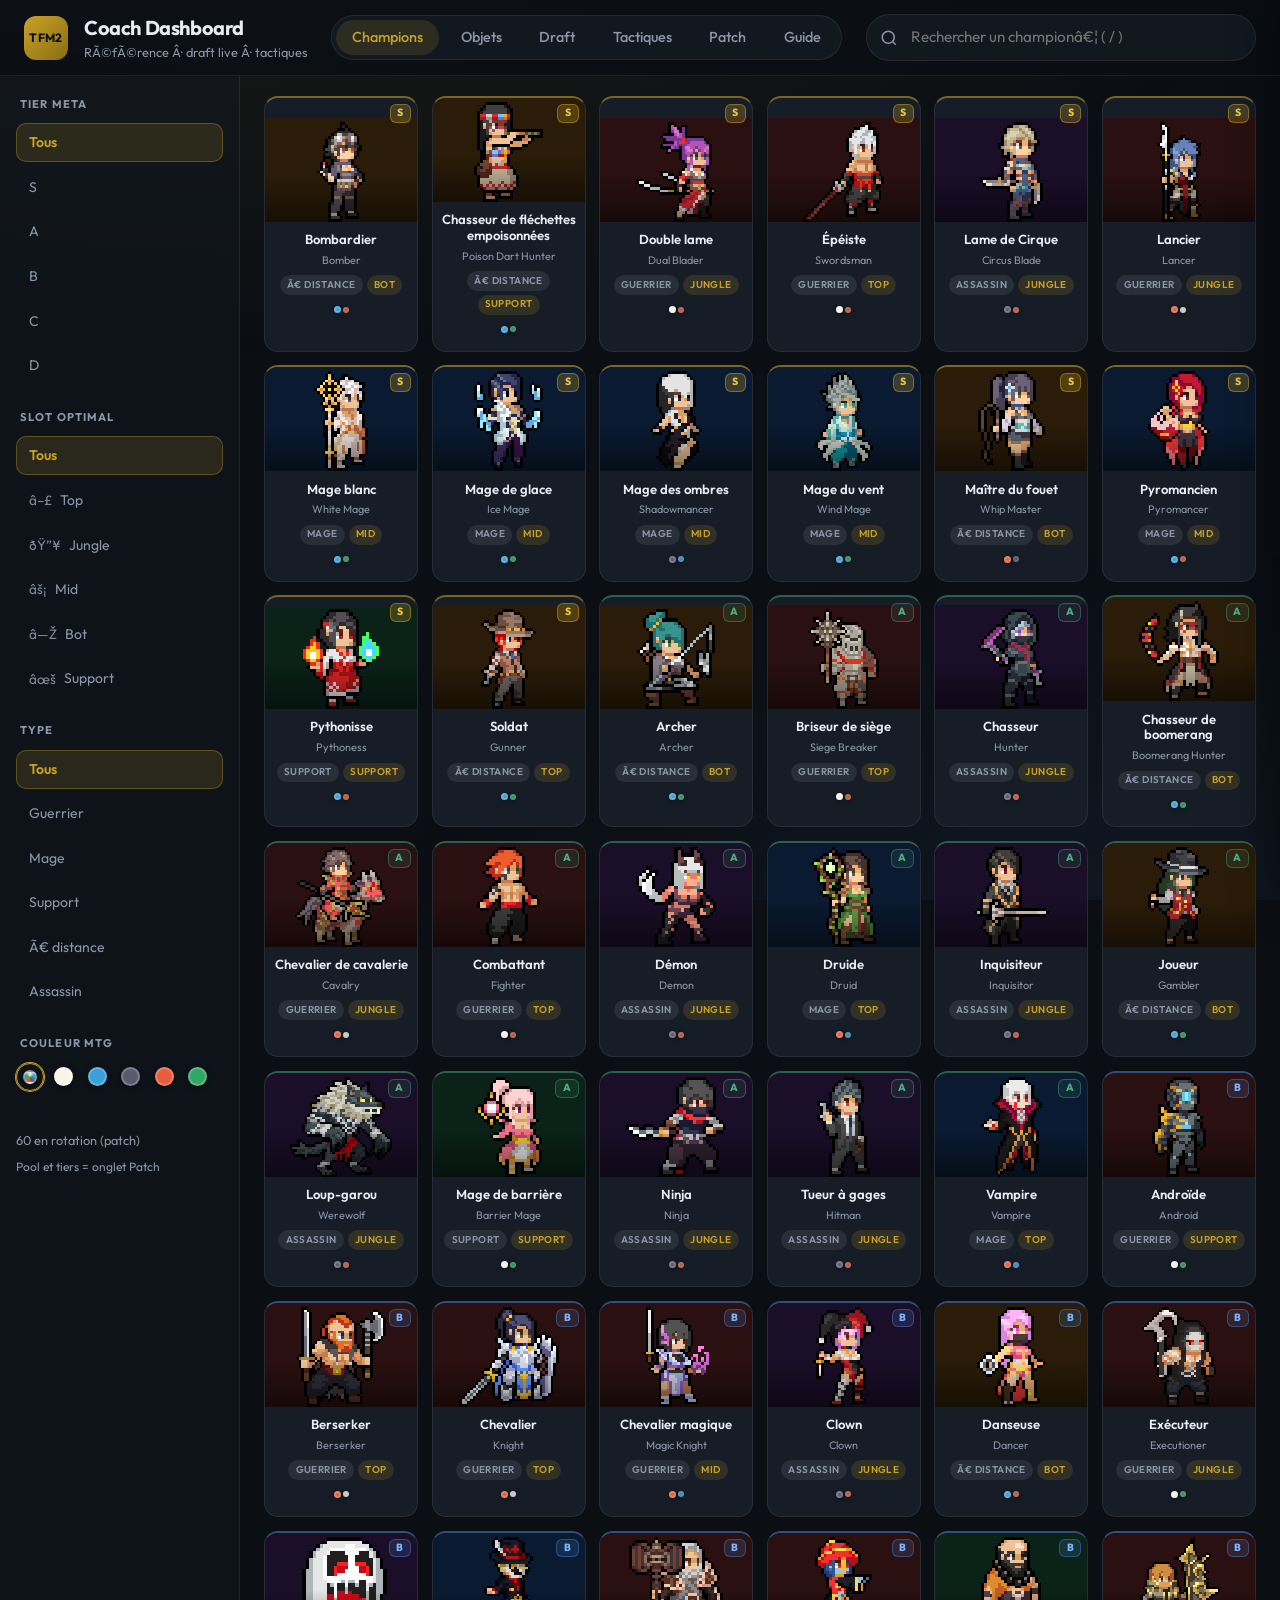
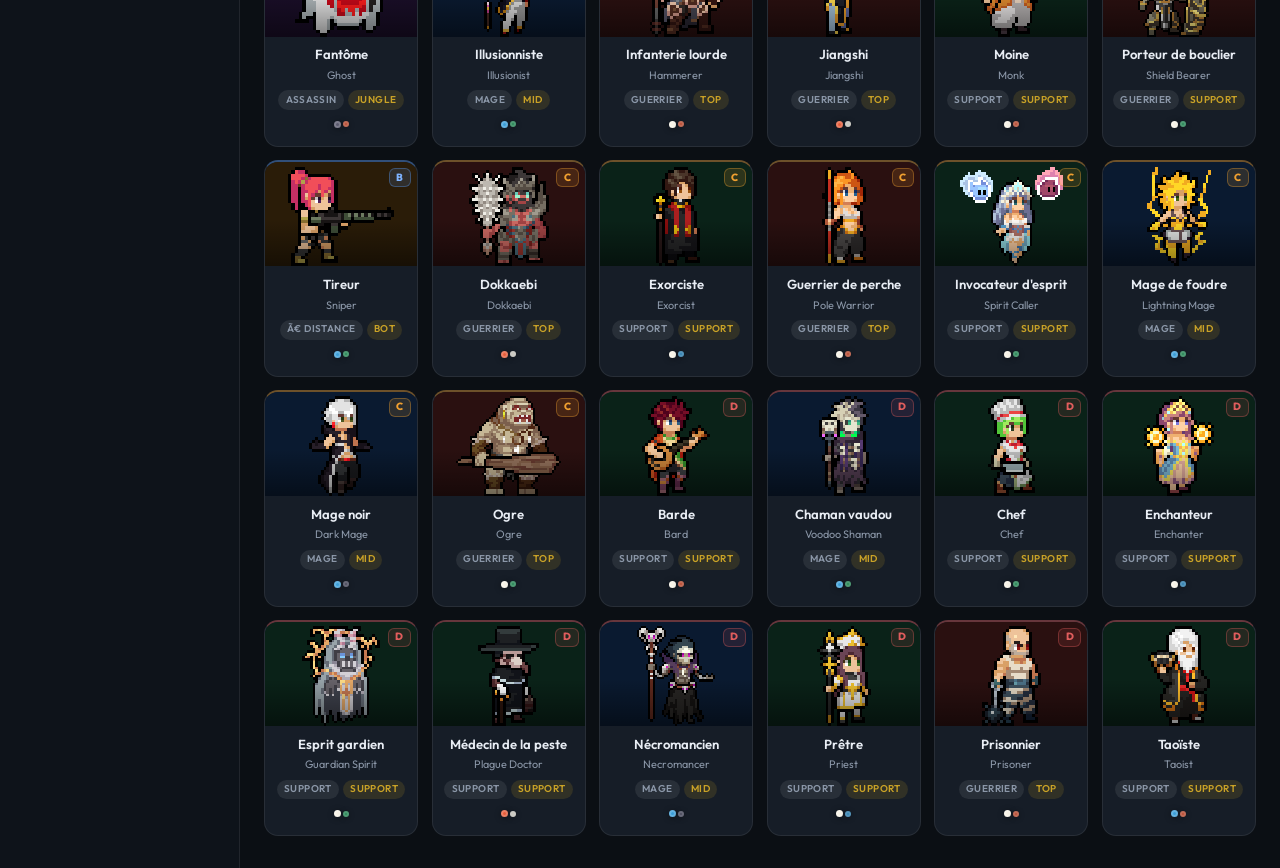
==== public/index.html @ 5c499b38 "Ajouter UI draft visible: shell, raisons, detail score. Le commit precedent ne modifiait que draft-c" ====
﻿<!DOCTYPE html>
<html lang="fr">
<head>
  <meta charset="UTF-8" />
  <meta name="viewport" content="width=device-width, initial-scale=1.0" />
  <title>TFM2 Coach â€” Draft & Tactiques</title>
  <link rel="preconnect" href="https://fonts.googleapis.com" />
  <link rel="preconnect" href="https://fonts.gstatic.com" crossorigin />
  <link href="https://fonts.googleapis.com/css2?family=Outfit:wght@400;500;600;700&family=JetBrains+Mono:wght@400;500&display=swap" rel="stylesheet" />
  <link rel="stylesheet" href="styles.css" />
  <link rel="stylesheet" href="ui-mtg.css" />
</head>
<body>
  <div class="app">
    <header class="header">
      <div class="header-brand">
        <div class="logo">TFM2</div>
        <div>
          <h1>Coach Dashboard</h1>
          <p class="subtitle">RÃ©fÃ©rence Â· draft live Â· tactiques</p>
        </div>
      </div>
      <nav class="header-nav" aria-label="Navigation principale">
        <button type="button" class="nav-tab active" data-view="champions">Champions</button>
        <button type="button" class="nav-tab" data-view="items">Objets</button>
        <button type="button" class="nav-tab" data-view="draft">Draft</button>
        <button type="button" class="nav-tab" data-view="tactics">Tactiques</button>
        <button type="button" class="nav-tab" data-view="patch">Patch</button>
        <button type="button" class="nav-tab" data-view="guide">Guide</button>
      </nav>
      <div class="header-search" id="header-search-wrap">
        <svg class="search-icon" viewBox="0 0 24 24" fill="none" stroke="currentColor" stroke-width="2"><circle cx="11" cy="11" r="8"/><path d="m21 21-4.3-4.3"/></svg>
        <input id="search" type="search" placeholder="Rechercher un championâ€¦ ( / )" autocomplete="off" />
      </div>
    </header>

    <aside class="sidebar" id="sidebar-champions">
      <section class="filter-section">
        <h2>Tier meta</h2>
        <div class="filter-chips" id="tier-filters">
          <button class="chip active" data-tier="all">Tous</button>
          <button class="chip chip-tier-s" data-tier="S">S</button>
          <button class="chip chip-tier-a" data-tier="A">A</button>
          <button class="chip chip-tier-b" data-tier="B">B</button>
          <button class="chip chip-tier-c" data-tier="C">C</button>
          <button class="chip chip-tier-d" data-tier="D">D</button>
        </div>
      </section>

      <section class="filter-section">
        <h2>Slot optimal</h2>
        <div class="filter-chips" id="slot-filters">
          <button class="chip active" data-slot="all">Tous</button>
          <button class="chip" data-slot="Top"><span class="slot-icon">â–£</span> Top</button>
          <button class="chip" data-slot="Jungle"><span class="slot-icon">ðŸ”¥</span> Jungle</button>
          <button class="chip" data-slot="Mid"><span class="slot-icon">âš¡</span> Mid</button>
          <button class="chip" data-slot="Bot"><span class="slot-icon">â—Ž</span> Bot</button>
          <button class="chip" data-slot="Support"><span class="slot-icon">âœš</span> Support</button>
        </div>
      </section>

      <section class="filter-section">
        <h2>Type</h2>
        <div class="filter-chips" id="type-filters">
          <button class="chip active" data-type="all">Tous</button>
          <button class="chip" data-type="Guerrier">Guerrier</button>
          <button class="chip" data-type="Mage">Mage</button>
          <button class="chip" data-type="Support">Support</button>
          <button class="chip" data-type="Ã€ distance">Ã€ distance</button>
          <button class="chip" data-type="Assassin">Assassin</button>
        </div>
      </section>

      <section class="filter-section">
        <h2>Couleur MTG</h2>
        <div id="color-filters"></div>
      </section>

      <div class="sidebar-stats">
        <span id="count-label">60 champions</span>
        <p class="sidebar-hint" style="margin-top:0.5rem;font-size:0.75rem">Pool et tiers = onglet Patch</p>
      </div>
    </aside>

    <aside class="sidebar guide-sidebar hidden" id="sidebar-items" aria-label="Filtres objets">
      <section class="filter-section">
        <h2>Tier</h2>
        <div class="filter-chips" id="item-tier-filters">
          <button class="chip active" data-tier="all">Tous</button>
          <button class="chip" data-tier="5">Tier 5</button>
          <button class="chip" data-tier="2">Tier 2</button>
          <button class="chip" data-tier="1">Tier 1</button>
        </div>
      </section>
      <div class="sidebar-stats">
        <span id="items-count-label">â€” objets</span>
      </div>
    </aside>

    <aside class="sidebar guide-sidebar hidden" id="sidebar-draft" aria-hidden="true"></aside>

    <aside class="sidebar guide-sidebar hidden" id="sidebar-tactics" aria-label="Aide tactiques">
      <section class="filter-section">
        <h2>Conseil</h2>
        <p class="sidebar-hint">Remplis les 5 lanes des deux équipes, puis clique <strong>Analyser</strong>. Les réglages correspondent aux options exactes de l'écran Tactiques in-game.</p>
      </section>
      <section class="filter-section" id="tactics-quick-index-section">
        <h2>Index rapide</h2>
        <p class="sidebar-hint">Objectif draft → jungle / Serpent / combat objectif.</p>
        <div class="tactics-quick-index" id="tactics-quick-index"></div>
      </section>
      <section class="filter-section">
        <h2>Templates guide</h2>
        <p class="sidebar-hint">Configs complètes du guide — un clic charge la draft + analyse.</p>
        <div class="tactics-templates" id="tactics-templates"></div>
      </section>
      <section class="filter-section" id="tactics-jungle-fit-section">
        <h2>Fit jungle (7)</h2>
        <div class="tactics-jungle-fit-ref" id="tactics-jungle-fit-ref"></div>
      </section>
    </aside>

    <aside class="sidebar guide-sidebar hidden" id="sidebar-patch" aria-label="Patch actuel">
      <section class="filter-section">
        <h2>Patch</h2>
        <label class="patch-label" for="patch-name-input">Nom de la rotation</label>
        <input type="text" id="patch-name-input" class="patch-name-input" placeholder="Patch actuel" maxlength="80" />
        <p class="sidebar-hint patch-sidebar-hint">Pool, tiers et positions configurÃ©s ici sâ€™appliquent au Draft, aux Tactiques et Ã  la liste Champions.</p>
      </section>
      <section class="filter-section">
        <h2>Rotation</h2>
        <p class="patch-stat" id="patch-stat-count">â€”</p>
        <div class="patch-bulk-actions">
          <button type="button" class="btn-secondary btn-sm" id="patch-enable-all">Tout activer</button>
          <button type="button" class="btn-secondary btn-sm" id="patch-disable-all">Tout retirer</button>
          <button type="button" class="btn-secondary btn-sm patch-reset-btn" id="patch-reset-defaults">RÃ©init. dÃ©fauts</button>
        </div>
      </section>
      <section class="filter-section">
        <h2>Affichage</h2>
        <div class="filter-chips" id="patch-pool-filters">
          <button class="chip active" data-pool="all">Tous</button>
          <button class="chip" data-pool="enabled">En rotation</button>
          <button class="chip" data-pool="disabled">Hors rotation</button>
        </div>
      </section>
      <div class="sidebar-stats">
        <span id="patch-save-status" class="patch-save-status">SynchronisÃ©</span>
      </div>
    </aside>

    <aside class="sidebar guide-sidebar hidden" id="sidebar-guide" aria-label="Sommaire du guide">
      <section class="filter-section">
        <h2>Sommaire</h2>
        <nav id="guide-toc" class="guide-toc"></nav>
      </section>
    </aside>

    <main class="main" id="view-champions">
      <div class="mobile-filters">
        <select id="mobile-tier" aria-label="Filtrer par tier">
          <option value="all">Tous les tiers</option>
          <option value="S">Tier S</option>
          <option value="A">Tier A</option>
          <option value="B">Tier B</option>
          <option value="C">Tier C</option>
          <option value="D">Tier D</option>
        </select>
        <select id="mobile-slot" aria-label="Filtrer par slot">
          <option value="all">Tous les slots</option>
          <option value="Top">Top</option>
          <option value="Jungle">Jungle</option>
          <option value="Mid">Mid</option>
          <option value="Bot">Bot</option>
          <option value="Support">Support</option>
        </select>
        <select id="mobile-type" aria-label="Filtrer par type">
          <option value="all">Tous les types</option>
          <option value="Guerrier">Guerrier</option>
          <option value="Mage">Mage</option>
          <option value="Support">Support</option>
          <option value="Ã€ distance">Ã€ distance</option>
          <option value="Assassin">Assassin</option>
        </select>
      </div>
      <div id="grid" class="champion-grid" aria-live="polite"></div>
      <div id="empty" class="empty-state hidden">
        <p>Aucun champion ne correspond Ã  votre recherche.</p>
      </div>
    </main>

    <main class="main guide-main hidden" id="view-items">
      <div id="items-grid" class="items-grid" aria-live="polite"></div>
    </main>

    <main class="main draft-main hidden" id="view-draft">
      <div class="draft-layout">
        <header class="draft-session-bar" id="draft-session-bar"></header>
        <div id="draft-flash" class="draft-flash" role="alert" aria-live="polite"></div>
        <div class="draft-body">
          <div class="draft-main-col">
            <section class="draft-board-wrap">
              <div class="draft-board" id="draft-board"></div>
            </section>
            <section class="draft-pool-wrap">
              <div class="draft-pool" id="draft-pool"></div>
            </section>
          </div>
        </div>
      </div>
    </main>

    <main class="main tactics-main hidden" id="view-tactics">
      <div class="tactics-layout">
        <section class="tactics-draft">
          <div class="draft-column our-team">
            <h2>Notre Ã©quipe</h2>
            <div class="tactics-slots-grid" id="our-slots"></div>
          </div>
          <div class="draft-vs">VS</div>
          <div class="draft-column draft-enemy enemy-team">
            <h2>Adversaire</h2>
            <div class="tactics-slots-grid" id="enemy-slots"></div>
          </div>
        </section>
        <p class="tactics-hint" id="tactics-focus-hint">Clique une lane, puis un champion ci-dessous (A â†’ Z)</p>
        <section class="tactics-pool-wrap">
          <div class="tactics-pool draft-pool" id="tactics-pool"></div>
        </section>
        <div class="tactics-actions">
          <button type="button" id="import-draft-tactics" class="btn-secondary">Importer la draft</button>
          <button type="button" id="analyze-tactics" class="btn-primary">Analyser les tactiques</button>
          <button type="button" id="clear-tactics" class="btn-secondary">Effacer</button>
        </div>
        <section id="tactics-comp-score" class="tactics-comp-score hidden" aria-live="polite"></section>
        <section id="tactics-result" class="tactics-result hidden" aria-live="polite"></section>
      </div>
    </main>

    <main class="main patch-main hidden" id="view-patch">
      <header class="patch-header">
        <div>
          <h2 class="patch-title">Patch actuel</h2>
          <p class="patch-subtitle">DÃ©finis le pool jouable, le tier meta et les postes de chaque champion pour cette rotation.</p>
        </div>
        <input type="search" id="patch-search" class="patch-search" placeholder="Rechercher un championâ€¦" autocomplete="off" />
      </header>
      <div class="patch-table-wrap">
        <table class="patch-table" id="patch-table">
          <thead>
            <tr>
              <th scope="col">Champion</th>
              <th scope="col">Rotation</th>
              <th scope="col">Tier</th>
              <th scope="col">Postes jouables</th>
            </tr>
          </thead>
          <tbody id="patch-table-body"></tbody>
        </table>
      </div>
      <p id="patch-empty" class="empty-state hidden">Aucun champion ne correspond Ã  la recherche.</p>
    </main>

    <main class="main guide-main hidden" id="view-guide">
      <article id="guide-content" class="guide-content"></article>
    </main>

    <aside id="detail" class="detail-panel" aria-hidden="true">
      <button id="close-detail" class="close-btn" aria-label="Fermer">Ã—</button>
      <div id="detail-content"></div>
    </aside>
    <div id="overlay" class="overlay hidden"></div>
  </div>

  <script src="patch-config.js"></script>
  <script src="mtg-color-pie.js?v=1"></script>
  <script src="family-core.js?v=1"></script>
  <script src="match-core.js?v=13"></script>
  <script src="ability-core.js?v=1"></script>
  <script src="beatdown-core.js?v=4"></script>
  <script src="adaptive-engine.js?v=1"></script>
  <script src="draft-core.js?v=3"></script>
  <script src="champion-pool-ui.js?v=2"></script>
  <script src="draft-engine.js?v=37"></script>
  <script src="item-guide.js?v=2"></script>
  <script src="tfm2-tactics-engine.js?v=1"></script>
  <script src="app.js?v=3"></script>
  <script src="draft-ui.js?v=9"></script>
</body>
</html>
---- public/styles.css ----
:root {
  --bg: #0b0f14;
  --bg-elevated: #121820;
  --bg-card: #161d27;
  --bg-card-hover: #1c2533;
  --border: rgba(255, 255, 255, 0.08);
  --text: #e8edf4;
  --text-muted: #8b97a8;
  --accent: #c9a227;
  --accent-soft: rgba(201, 162, 39, 0.15);
  --danger: #e05d5d;
  --danger-soft: rgba(224, 93, 93, 0.12);
  --success: #4caf82;
  --success-soft: rgba(76, 175, 130, 0.12);
  --guerrier: #e05d5d;
  --mage: #5b9cf5;
  --support: #4caf82;
  --distance: #f0a030;
  --assassin: #b06cf0;
  --radius: 14px;
  --shadow: 0 8px 32px rgba(0, 0, 0, 0.35);
  --detail-width: min(480px, 100vw);
  --header-h: 76px;
}

* { box-sizing: border-box; margin: 0; padding: 0; }

body {
  font-family: "Outfit", system-ui, sans-serif;
  background: var(--bg);
  color: var(--text);
  min-height: 100vh;
  line-height: 1.5;
}

body::before {
  content: "";
  position: fixed;
  inset: 0;
  background:
    radial-gradient(ellipse 80% 50% at 20% -10%, rgba(201, 162, 39, 0.08), transparent),
    radial-gradient(ellipse 60% 40% at 90% 100%, rgba(91, 156, 245, 0.06), transparent);
  pointer-events: none;
  z-index: 0;
}

.app {
  position: relative;
  z-index: 1;
  display: grid;
  grid-template-columns: 240px 1fr;
  grid-template-rows: var(--header-h) 1fr;
  grid-template-areas:
    "header header"
    "sidebar main";
  min-height: 100vh;
}

.app.draft-focus {
  grid-template-columns: 1fr;
  grid-template-areas:
    "header"
    "main";
}

.app.draft-focus .sidebar {
  display: none;
}

.app.tactics-focus {
  grid-template-columns: 1fr;
  grid-template-areas:
    "header"
    "main";
}

.app.tactics-focus .sidebar {
  display: none;
}

.header {
  grid-area: header;
  display: flex;
  align-items: center;
  justify-content: space-between;
  gap: 1.5rem;
  padding: 0 1.5rem;
  border-bottom: 1px solid var(--border);
  background: rgba(11, 15, 20, 0.85);
  backdrop-filter: blur(12px);
  position: sticky;
  top: 0;
  z-index: 20;
}

.header-brand {
  display: flex;
  align-items: center;
  gap: 1rem;
}

.logo {
  width: 44px;
  height: 44px;
  border-radius: 12px;
  background: linear-gradient(135deg, var(--accent), #8a6d12);
  display: grid;
  place-items: center;
  font-weight: 700;
  font-size: 0.75rem;
  letter-spacing: 0.04em;
  color: #0b0f14;
}

.header h1 {
  font-size: 1.25rem;
  font-weight: 700;
  letter-spacing: -0.02em;
}

.subtitle {
  font-size: 0.8rem;
  color: var(--text-muted);
}

.header-search {
  position: relative;
  flex: 1;
  max-width: 420px;
}

.search-icon {
  position: absolute;
  left: 14px;
  top: 50%;
  transform: translateY(-50%);
  width: 18px;
  height: 18px;
  color: var(--text-muted);
  pointer-events: none;
}

.header-search input {
  width: 100%;
  padding: 0.7rem 1rem 0.7rem 2.75rem;
  border-radius: 999px;
  border: 1px solid var(--border);
  background: var(--bg-elevated);
  color: var(--text);
  font: inherit;
  font-size: 0.95rem;
  transition: border-color 0.2s, box-shadow 0.2s;
}

.header-search input:focus {
  outline: none;
  border-color: rgba(201, 162, 39, 0.5);
  box-shadow: 0 0 0 3px var(--accent-soft);
}

.sidebar {
  grid-area: sidebar;
  padding: 1.25rem 1rem;
  border-right: 1px solid var(--border);
  background: rgba(18, 24, 32, 0.5);
  overflow-y: auto;
}

.filter-section { margin-bottom: 1.5rem; }

.filter-section h2 {
  font-size: 0.7rem;
  text-transform: uppercase;
  letter-spacing: 0.1em;
  color: var(--text-muted);
  margin-bottom: 0.65rem;
  padding-left: 0.25rem;
}

.filter-chips {
  display: flex;
  flex-direction: column;
  gap: 0.35rem;
}

.chip {
  display: flex;
  align-items: center;
  gap: 0.5rem;
  padding: 0.5rem 0.75rem;
  border: 1px solid transparent;
  border-radius: 10px;
  background: transparent;
  color: var(--text-muted);
  font: inherit;
  font-size: 0.875rem;
  cursor: pointer;
  text-align: left;
  transition: all 0.15s;
}

.chip:hover {
  background: var(--bg-card);
  color: var(--text);
}

.chip.active {
  background: var(--accent-soft);
  border-color: rgba(201, 162, 39, 0.35);
  color: var(--accent);
  font-weight: 600;
}

.slot-icon { font-size: 0.85rem; opacity: 0.9; }

.sidebar-stats {
  margin-top: auto;
  padding-top: 1rem;
  font-size: 0.8rem;
  color: var(--text-muted);
}

.main {
  grid-area: main;
  padding: 1.25rem 1.5rem 2rem;
  overflow-y: auto;
}

.champion-grid {
  display: grid;
  grid-template-columns: repeat(auto-fill, minmax(148px, 1fr));
  gap: 0.85rem;
}

.champion-card {
  appearance: none;
  border: 1px solid var(--border);
  border-radius: var(--radius);
  background: var(--bg-card);
  padding: 0;
  cursor: pointer;
  text-align: center;
  color: inherit;
  font: inherit;
  overflow: hidden;
  position: relative;
  transition: transform 0.18s, border-color 0.18s, box-shadow 0.18s, background 0.18s;
}

.champion-card:hover {
  transform: translateY(-3px);
  border-color: rgba(255, 255, 255, 0.14);
  background: var(--bg-card-hover);
  box-shadow: var(--shadow);
}

.champion-card:focus-visible {
  outline: 2px solid var(--accent);
  outline-offset: 2px;
}

.champion-card.selected {
  border-color: var(--accent);
  box-shadow: 0 0 0 1px var(--accent), var(--shadow);
}

.tier-badge {
  position: absolute;
  top: 6px;
  right: 6px;
  z-index: 2;
  font-size: 0.65rem;
  font-weight: 800;
  line-height: 1;
  padding: 0.2rem 0.4rem;
  border-radius: 6px;
  letter-spacing: 0.04em;
}

.tier-badge-lg {
  position: static;
  font-size: 0.85rem;
  padding: 0.3rem 0.55rem;
}

.tier-s { background: rgba(201, 162, 39, 0.25); color: #e8c547; border: 1px solid rgba(201, 162, 39, 0.5); }
.tier-a { background: var(--success-soft); color: var(--success); border: 1px solid rgba(76, 175, 130, 0.4); }
.tier-b { background: rgba(91, 156, 245, 0.15); color: #7eb3ff; border: 1px solid rgba(91, 156, 245, 0.35); }
.tier-c { background: rgba(240, 160, 48, 0.15); color: #f0a030; border: 1px solid rgba(240, 160, 48, 0.35); }
.tier-d { background: var(--danger-soft); color: var(--danger); border: 1px solid rgba(224, 93, 93, 0.35); }

.champion-card:has(.tier-s) { border-top: 2px solid rgba(201, 162, 39, 0.55); }
.champion-card:has(.tier-a) { border-top: 2px solid rgba(76, 175, 130, 0.45); }
.champion-card:has(.tier-b) { border-top: 2px solid rgba(91, 156, 245, 0.4); }
.champion-card:has(.tier-c) { border-top: 2px solid rgba(240, 160, 48, 0.4); }
.champion-card:has(.tier-d) { border-top: 2px solid rgba(224, 93, 93, 0.4); }

.chip-tier-s.active { background: rgba(201, 162, 39, 0.2); color: #e8c547; }
.chip-tier-a.active { background: var(--success-soft); color: var(--success); }
.chip-tier-b.active { background: rgba(91, 156, 245, 0.15); color: #7eb3ff; }
.chip-tier-c.active { background: rgba(240, 160, 48, 0.15); color: #f0a030; }
.chip-tier-d.active { background: var(--danger-soft); color: var(--danger); }

.detail-title-row {
  display: flex;
  align-items: center;
  gap: 0.65rem;
  flex-wrap: wrap;
}

.detail-title-row h2 {
  margin: 0;
}

.tier-note-section {
  border-left: 3px solid var(--accent);
  padding-left: 0.85rem;
}

.tier-note-text {
  font-size: 0.92rem;
  color: var(--text-muted);
  line-height: 1.55;
}

.card-avatar,
.champ-icon {
  height: 104px;
  display: flex;
  align-items: flex-end;
  justify-content: center;
  font-size: 1.75rem;
  font-weight: 700;
  letter-spacing: -0.03em;
  position: relative;
  overflow: hidden;
}

.champ-icon img {
  width: auto;
  height: 96%;
  max-width: 92%;
  object-fit: contain;
  object-position: bottom center;
  display: block;
  image-rendering: pixelated;
  image-rendering: crisp-edges;
  -webkit-optimize-contrast: auto;
}

.champ-icon-fallback {
  display: none;
  position: absolute;
  inset: 0;
  align-items: center;
  justify-content: center;
}

.champ-icon--fallback .champ-icon-fallback,
.champ-icon--fallback:not(:has(img)) {
  display: flex;
}

.champ-icon--detail,
.detail-avatar {
  width: 96px;
  height: 112px;
  border-radius: 16px;
  flex-shrink: 0;
  display: flex;
  align-items: flex-end;
  justify-content: center;
  font-size: 2rem;
  font-weight: 700;
  border: 2px solid rgba(255, 255, 255, 0.12);
  box-shadow: 0 8px 24px rgba(0, 0, 0, 0.35);
}

.champ-icon--detail img {
  height: 94%;
  max-width: 90%;
}

.champ-icon--card {
  border-radius: 0;
}

.card-avatar::after,
.champ-icon--card::after {
  content: "";
  position: absolute;
  inset: auto 0 0 0;
  height: 45%;
  background: linear-gradient(transparent, rgba(0, 0, 0, 0.45));
  pointer-events: none;
  z-index: 1;
}

.type-guerrier.champ-icon:not(.champ-icon--fallback) { background: #2a1010; }
.type-mage.champ-icon:not(.champ-icon--fallback) { background: #0a1a30; }
.type-support.champ-icon:not(.champ-icon--fallback) { background: #0a2218; }
.type-distance.champ-icon:not(.champ-icon--fallback) { background: #2a1c08; }
.type-assassin.champ-icon:not(.champ-icon--fallback) { background: #1a0e28; }
.type-default.champ-icon:not(.champ-icon--fallback) { background: #1a2230; }

.type-guerrier.champ-icon--fallback { background: linear-gradient(160deg, #3d1515, var(--guerrier)); }
.type-mage.champ-icon--fallback { background: linear-gradient(160deg, #0f2847, var(--mage)); }
.type-support.champ-icon--fallback { background: linear-gradient(160deg, #0f3324, var(--support)); }
.type-distance.champ-icon--fallback { background: linear-gradient(160deg, #3d2810, var(--distance)); }
.type-assassin.champ-icon--fallback { background: linear-gradient(160deg, #2a1240, var(--assassin)); }
.type-default.champ-icon--fallback { background: linear-gradient(160deg, #1a2230, #4a5568); }

.card-body { padding: 0.65rem 0.5rem 0.75rem; }

.card-name {
  font-size: 0.82rem;
  font-weight: 600;
  line-height: 1.2;
  margin-bottom: 0.25rem;
}

.card-en {
  font-size: 0.68rem;
  color: var(--text-muted);
  margin-bottom: 0.45rem;
}

.card-badges {
  display: flex;
  flex-wrap: wrap;
  gap: 0.25rem;
  justify-content: center;
}

.badge {
  font-size: 0.62rem;
  font-weight: 600;
  padding: 0.15rem 0.45rem;
  border-radius: 999px;
  text-transform: uppercase;
  letter-spacing: 0.04em;
}

.badge-type { background: rgba(255,255,255,0.08); color: var(--text-muted); }
.badge-slot { background: var(--accent-soft); color: var(--accent); }

.empty-state {
  text-align: center;
  padding: 4rem 1rem;
  color: var(--text-muted);
}

.hidden { display: none !important; }

.overlay {
  position: fixed;
  inset: 0;
  background: rgba(0, 0, 0, 0.55);
  z-index: 30;
  backdrop-filter: blur(2px);
}

.detail-panel {
  position: fixed;
  top: 0;
  right: 0;
  width: var(--detail-width);
  height: 100vh;
  background: var(--bg-elevated);
  border-left: 1px solid var(--border);
  z-index: 40;
  overflow-y: auto;
  transform: translateX(100%);
  transition: transform 0.28s cubic-bezier(0.4, 0, 0.2, 1);
  box-shadow: -8px 0 40px rgba(0, 0, 0, 0.4);
}

.detail-panel.open { transform: translateX(0); }

.close-btn {
  position: sticky;
  top: 0;
  float: right;
  margin: 0.75rem 0.75rem 0 0;
  width: 36px;
  height: 36px;
  border: 1px solid var(--border);
  border-radius: 10px;
  background: var(--bg-card);
  color: var(--text);
  font-size: 1.4rem;
  line-height: 1;
  cursor: pointer;
  z-index: 2;
  transition: background 0.15s;
}

.close-btn:hover { background: var(--bg-card-hover); }

.detail-inner { padding: 0 1.25rem 2rem; clear: both; }

.detail-hero {
  display: flex;
  gap: 1rem;
  align-items: flex-start;
  margin-bottom: 1.5rem;
}

.detail-title h2 {
  font-size: 1.5rem;
  font-weight: 700;
  letter-spacing: -0.02em;
  margin-bottom: 0.15rem;
}

.detail-title .en-name {
  color: var(--text-muted);
  font-size: 0.9rem;
  margin-bottom: 0.5rem;
}

.detail-meta {
  display: flex;
  flex-wrap: wrap;
  gap: 0.35rem;
}

.detail-section {
  margin-bottom: 1.35rem;
}

.detail-section h3 {
  font-size: 0.72rem;
  text-transform: uppercase;
  letter-spacing: 0.1em;
  color: var(--accent);
  margin-bottom: 0.55rem;
}

.detail-section p,
.detail-section .text-block {
  font-size: 0.92rem;
  color: var(--text);
}

.stats-block {
  font-family: "JetBrains Mono", monospace;
  font-size: 0.78rem;
  background: var(--bg-card);
  border: 1px solid var(--border);
  border-radius: 10px;
  padding: 0.65rem 0.85rem;
  color: var(--text-muted);
  line-height: 1.6;
}

.matchup-list {
  display: flex;
  flex-wrap: wrap;
  gap: 0.4rem;
}

.matchup-chip {
  border: none;
  border-radius: 999px;
  padding: 0.35rem 0.75rem;
  font: inherit;
  font-size: 0.8rem;
  font-weight: 500;
  cursor: pointer;
  transition: transform 0.12s, opacity 0.12s;
}

.matchup-chip:hover { transform: scale(1.04); }

.matchup-chip.worst {
  background: var(--danger-soft);
  color: #f09090;
  border: 1px solid rgba(224, 93, 93, 0.25);
}

.matchup-chip.best {
  background: var(--success-soft);
  color: #7ddea8;
  border: 1px solid rgba(76, 175, 130, 0.25);
}

.ability-card {
  background: var(--bg-card);
  border: 1px solid var(--border);
  border-radius: 12px;
  padding: 0.85rem 1rem;
  margin-bottom: 0.6rem;
}

.ability-card.ultimate {
  border-color: rgba(201, 162, 39, 0.35);
  background: linear-gradient(135deg, var(--bg-card), rgba(201, 162, 39, 0.06));
}

.ability-header {
  display: flex;
  justify-content: space-between;
  align-items: center;
  gap: 0.5rem;
  margin-bottom: 0.45rem;
}

.ability-slot {
  font-weight: 700;
  font-size: 0.85rem;
}

.ability-meta {
  font-size: 0.72rem;
  color: var(--text-muted);
  font-family: "JetBrains Mono", monospace;
}

.ability-desc {
  font-size: 0.88rem;
  line-height: 1.55;
}

.ability-desc strong,
.detail-section strong {
  color: #fff;
  font-weight: 600;
}

.visual-note {
  font-size: 0.85rem;
  color: var(--text-muted);
  font-style: italic;
}

.mobile-filters {
  display: none;
  gap: 0.5rem;
  margin-bottom: 1rem;
}

.mobile-filters select {
  flex: 1;
  padding: 0.55rem 0.75rem;
  border-radius: 10px;
  border: 1px solid var(--border);
  background: var(--bg-card);
  color: var(--text);
  font: inherit;
  font-size: 0.875rem;
}

/* Header navigation */
.header-nav {
  display: flex;
  gap: 0.35rem;
  padding: 0.25rem;
  border-radius: 999px;
  background: var(--bg-elevated);
  border: 1px solid var(--border);
}

.nav-tab {
  padding: 0.45rem 1rem;
  border: none;
  border-radius: 999px;
  background: transparent;
  color: var(--text-muted);
  font: inherit;
  font-size: 0.9rem;
  font-weight: 500;
  cursor: pointer;
  transition: background 0.2s, color 0.2s;
}

.nav-tab:hover {
  color: var(--text);
}

.nav-tab.active {
  background: var(--accent-soft);
  color: var(--accent);
}

.hidden { display: none !important; }

/* Guide view */
.guide-sidebar .filter-section h2 {
  margin-bottom: 0.75rem;
}

.guide-toc {
  display: flex;
  flex-direction: column;
  gap: 0.25rem;
}

.guide-toc-link {
  display: block;
  padding: 0.45rem 0.65rem;
  border-radius: 8px;
  color: var(--text-muted);
  text-decoration: none;
  font-size: 0.88rem;
  line-height: 1.35;
  transition: background 0.15s, color 0.15s;
}

.guide-toc-link:hover,
.guide-toc-link.active {
  background: var(--accent-soft);
  color: var(--text);
}

.guide-main {
  overflow-y: auto;
  max-height: calc(100vh - var(--header-h));
}

.guide-content {
  max-width: 820px;
  padding: 1.5rem 2rem 3rem;
}

.guide-hero {
  margin-bottom: 2rem;
  padding-bottom: 1.5rem;
  border-bottom: 1px solid var(--border);
}

.guide-hero h2 {
  font-size: 1.75rem;
  margin-bottom: 0.5rem;
}

.guide-meta {
  font-size: 0.9rem;
  color: var(--text-muted);
  margin-bottom: 0.75rem;
}

.guide-meta a {
  color: var(--accent);
}

.guide-disclaimer {
  font-size: 0.9rem;
  color: var(--text-muted);
  font-style: italic;
}

.guide-section {
  scroll-margin-top: calc(var(--header-h) + 1rem);
  margin-bottom: 2.5rem;
}

.guide-section h3 {
  font-size: 1.25rem;
  margin-bottom: 0.75rem;
  color: var(--accent);
}

.guide-note {
  font-size: 0.9rem;
  color: var(--text-muted);
  font-style: italic;
  margin-bottom: 0.75rem;
}

.guide-body {
  color: var(--text);
  line-height: 1.65;
}

.guide-body p {
  margin-bottom: 0.85rem;
}

.guide-body ol,
.guide-body ul {
  margin: 0.5rem 0 1rem 1.25rem;
}

.guide-body li {
  margin-bottom: 0.45rem;
}

.guide-body table {
  width: 100%;
  border-collapse: collapse;
  margin: 1rem 0;
  font-size: 0.92rem;
}

.guide-body th,
.guide-body td {
  border: 1px solid var(--border);
  padding: 0.55rem 0.75rem;
  text-align: left;
}

.guide-body th {
  background: var(--bg-elevated);
  color: var(--accent);
}

.tier-list {
  display: flex;
  flex-direction: column;
  gap: 0.85rem;
}

.tier-entry {
  padding: 0.85rem 1rem;
  border-radius: var(--radius);
  background: var(--bg-card);
  border: 1px solid var(--border);
}

.tier-entry-name {
  font-weight: 600;
  margin-bottom: 0.35rem;
}

.tier-entry-text {
  font-size: 0.92rem;
  color: var(--text-muted);
  line-height: 1.55;
}

.tactic-list {
  display: flex;
  flex-direction: column;
  gap: 0.65rem;
}

.tactic-entry {
  padding: 0.75rem 1rem;
  border-left: 3px solid var(--accent);
  background: var(--bg-card);
  border-radius: 0 var(--radius) var(--radius) 0;
}

.tactic-entry-name {
  font-weight: 600;
  font-size: 0.95rem;
  margin-bottom: 0.25rem;
}

.tactic-entry-text {
  font-size: 0.9rem;
  color: var(--text-muted);
}

.champ-link {
  background: none;
  border: none;
  padding: 0;
  font: inherit;
  color: var(--accent);
  cursor: pointer;
  text-decoration: underline;
  text-underline-offset: 2px;
}

.champ-link:hover {
  color: #e0c04a;
}

.item-link {
  background: none;
  border: none;
  padding: 0;
  font: inherit;
  color: #5b9cf5;
  cursor: pointer;
  text-decoration: underline;
  text-underline-offset: 2px;
}

.build-list {
  display: flex;
  flex-direction: column;
  gap: 0.5rem;
}

.build-slot {
  display: flex;
  align-items: center;
  gap: 0.65rem;
}

.build-order {
  width: 1.5rem;
  height: 1.5rem;
  border-radius: 50%;
  background: var(--accent-soft);
  color: var(--accent);
  font-size: 0.75rem;
  font-weight: 700;
  display: grid;
  place-items: center;
  flex-shrink: 0;
}

.build-chip {
  flex: 1;
  text-align: left;
  padding: 0.55rem 0.75rem;
  border-radius: 10px;
  border: 1px solid var(--border);
  background: var(--bg-card);
  color: var(--text);
  font: inherit;
  font-size: 0.88rem;
  cursor: pointer;
  transition: border-color 0.15s, background 0.15s;
}

.build-chip:hover {
  border-color: var(--accent);
  background: var(--bg-card-hover);
}

.items-grid {
  display: grid;
  grid-template-columns: repeat(auto-fill, minmax(280px, 1fr));
  gap: 1rem;
  padding: 1.5rem;
}

.item-card {
  padding: 1rem 1.1rem;
  border-radius: var(--radius);
  background: var(--bg-card);
  border: 1px solid var(--border);
  transition: border-color 0.2s, box-shadow 0.2s;
}

.item-card.highlight {
  border-color: var(--accent);
  box-shadow: 0 0 0 2px var(--accent-soft);
}

.item-card.tier-5 {
  border-color: rgba(201, 162, 39, 0.35);
  background: linear-gradient(145deg, var(--bg-card), rgba(201, 162, 39, 0.06));
}

.item-card-header {
  display: flex;
  align-items: flex-start;
  justify-content: space-between;
  gap: 0.5rem;
  margin-bottom: 0.35rem;
}

.item-card-header h3 {
  font-size: 0.95rem;
  font-weight: 600;
  line-height: 1.3;
}

.item-tier-badge {
  font-size: 0.7rem;
  font-weight: 700;
  padding: 0.2rem 0.45rem;
  border-radius: 6px;
  background: var(--accent-soft);
  color: var(--accent);
  flex-shrink: 0;
}

.item-cost {
  font-size: 0.8rem;
  color: var(--accent);
  margin-bottom: 0.5rem;
}

.item-type {
  font-size: 0.78rem;
  color: var(--text-muted);
  margin-bottom: 0.35rem;
}

.item-stats {
  font-size: 0.85rem;
  line-height: 1.45;
  margin-bottom: 0.35rem;
}

.item-passive {
  font-size: 0.82rem;
  color: var(--text-muted);
  font-style: italic;
  margin-bottom: 0.5rem;
  line-height: 1.4;
}

.item-champs {
  font-size: 0.8rem;
  color: var(--text-muted);
  border-top: 1px solid var(--border);
  padding-top: 0.5rem;
  margin-top: 0.35rem;
}

.item-champs-label {
  color: var(--text-muted);
  margin-right: 0.25rem;
}

/* Tactics advisor */
.tactics-main {
  overflow-y: auto;
  max-height: calc(100vh - var(--header-h));
  padding: 0.5rem 0.75rem 1rem;
}

.tactics-layout {
  max-width: none;
  margin: 0;
  padding: 0.25rem 0 2rem;
}

.tactics-draft {
  display: grid;
  grid-template-columns: 1fr auto 1fr;
  gap: 1rem;
  align-items: start;
  background: linear-gradient(165deg, rgba(20, 28, 40, 0.95), rgba(12, 16, 24, 0.98));
  border: 1px solid var(--border);
  border-radius: var(--radius);
  padding: 1rem 1.15rem;
}

.tactics-slots-grid {
  display: grid;
  grid-template-columns: repeat(5, 1fr);
  gap: 0.4rem;
}

.tactics-slot-cell {
  min-height: 110px;
}

.our-team .tactics-slot-cell.draft-cell-focused {
  border-color: var(--accent) !important;
  box-shadow: 0 0 0 2px rgba(110, 231, 183, 0.35);
}

.enemy-team .tactics-slot-cell.draft-cell-focused {
  border-color: #e08080 !important;
  box-shadow: 0 0 0 2px rgba(224, 93, 93, 0.35);
}

.tactics-hint {
  font-size: 0.78rem;
  color: var(--text-muted);
  margin: 0.65rem 0 0.5rem;
  text-align: center;
}

.tactics-pool-wrap {
  background: var(--bg-card);
  border: 1px solid var(--border);
  border-radius: var(--radius);
  padding: 0.85rem 1rem 1rem;
  margin-bottom: 0.5rem;
}

.tactics-pool-wrap .draft-pool-grid-alpha,
.tactics-pool-wrap .draft-pool-grid-lol {
  max-height: min(480px, calc(100vh - var(--header-h) - 20rem));
}

.draft-column h2 {
  font-size: 1rem;
  margin-bottom: 0.75rem;
  color: var(--accent);
}

.draft-enemy h2 {
  color: var(--danger);
}

.draft-vs {
  align-self: center;
  font-weight: 700;
  font-size: 1.1rem;
  color: var(--text-muted);
  padding-top: 2rem;
}

.draft-slots {
  display: flex;
  flex-direction: column;
  gap: 0.55rem;
}

.draft-slot {
  display: grid;
  grid-template-columns: 90px 1fr;
  align-items: center;
  gap: 0.5rem;
}

.draft-slot-label {
  font-size: 0.82rem;
  color: var(--text-muted);
}

.draft-select {
  padding: 0.5rem 0.65rem;
  border-radius: 10px;
  border: 1px solid var(--border);
  background: var(--bg-card);
  color: var(--text);
  font: inherit;
  font-size: 0.88rem;
}

.btn-secondary:disabled {
  opacity: 0.45;
  cursor: not-allowed;
}

.tactics-actions {
  display: flex;
  flex-wrap: wrap;
  gap: 0.65rem;
  margin: 1.25rem 0;
}

.btn-primary,
.btn-secondary {
  padding: 0.65rem 1.25rem;
  border-radius: 10px;
  font: inherit;
  font-weight: 600;
  cursor: pointer;
  border: none;
}

.btn-primary {
  background: linear-gradient(135deg, var(--accent), #8a6d12);
  color: #0b0f14;
}

.btn-primary:hover {
  filter: brightness(1.08);
}

.btn-secondary {
  background: var(--bg-card);
  color: var(--text-muted);
  border: 1px solid var(--border);
}

.tactics-comp-score {
  margin-top: 1rem;
  padding: 1rem 1.15rem;
  border-radius: var(--radius-md);
  border: 1px solid var(--border);
  background: var(--bg-elevated);
}

.tactics-comp-score.hidden {
  display: none;
}

.tactics-comp-score-title {
  margin: 0 0 0.75rem;
  font-size: 0.78rem;
  font-weight: 600;
  text-transform: uppercase;
  letter-spacing: 0.05em;
  color: var(--text-muted);
}

.tactics-comp-duel {
  display: grid;
  grid-template-columns: 1fr auto 1fr;
  gap: 0.75rem;
  align-items: center;
  margin-bottom: 0.85rem;
}

.tactics-comp-side {
  display: flex;
  flex-direction: column;
  gap: 0.2rem;
  padding: 0.75rem 0.85rem;
  border-radius: var(--radius-sm);
  border: 1px solid var(--border);
  background: var(--bg);
}

.tactics-comp-side.is-favored {
  border-color: var(--accent);
  box-shadow: 0 0 0 1px rgba(99, 179, 237, 0.25);
}

.our-team.tactics-comp-side.is-favored {
  border-color: #4dabf7;
  background: rgba(77, 171, 247, 0.08);
}

.enemy-team.tactics-comp-side.is-favored {
  border-color: #ff6b6b;
  background: rgba(255, 107, 107, 0.08);
}

.tactics-comp-label {
  font-size: 0.78rem;
  color: var(--text-muted);
}

.tactics-comp-points {
  font-size: 1.75rem;
  font-weight: 700;
  line-height: 1.1;
  font-variant-numeric: tabular-nums;
}

.tactics-comp-win {
  font-size: 0.95rem;
  font-weight: 600;
  color: var(--accent);
}

.enemy-team .tactics-comp-win {
  color: #ff8787;
}

.tactics-comp-vs {
  font-size: 0.72rem;
  font-weight: 700;
  color: var(--text-muted);
  text-align: center;
}

.tactics-win-bar {
  display: flex;
  height: 0.55rem;
  border-radius: 999px;
  overflow: hidden;
  background: var(--border);
  margin-bottom: 0.5rem;
}

.tactics-win-bar-our {
  background: linear-gradient(90deg, #339af0, #4dabf7);
  transition: width 0.35s ease;
}

.tactics-win-bar-enemy {
  background: linear-gradient(90deg, #ff8787, #ff6b6b);
  transition: width 0.35s ease;
}

.tactics-comp-margin {
  margin: 0 0 0.65rem;
  font-size: 0.82rem;
}

.tactics-comp-score-progress {
  display: block;
  margin-top: 0.35rem;
  font-size: 0.85rem;
}

.tactics-comp-details {
  margin-top: 0.5rem;
  font-size: 0.85rem;
}

.tactics-comp-details summary {
  cursor: pointer;
  color: var(--text-muted);
  user-select: none;
}

.tactics-comp-breakdown {
  width: 100%;
  margin-top: 0.65rem;
  border-collapse: collapse;
  font-size: 0.82rem;
}

.tactics-comp-breakdown th,
.tactics-comp-breakdown td {
  padding: 0.35rem 0.5rem;
  border-bottom: 1px solid var(--border);
  text-align: left;
}

.tactics-comp-breakdown .num {
  text-align: right;
  font-variant-numeric: tabular-nums;
  font-weight: 600;
}

.tactics-comp-breakdown .our-num {
  color: #74c0fc;
}

.tactics-comp-breakdown .enemy-num {
  color: #ff8787;
}

.tactics-comp-block .tactics-comp-score-inner {
  padding: 0;
  border: none;
  background: transparent;
}

.tactics-result {
  border-top: 1px solid var(--border);
  padding-top: 1.25rem;
}

.tactics-result-header h2 {
  font-size: 1.35rem;
  margin-bottom: 0.5rem;
}

.tactics-comp-type-badge {
  display: inline-block;
  font-size: 0.85rem;
  font-weight: 600;
  padding: 0.2rem 0.65rem;
  margin-bottom: 0.45rem;
  border-radius: 999px;
  background: rgba(74, 159, 212, 0.18);
  color: var(--accent, #4a9fd4);
  border: 1px solid rgba(74, 159, 212, 0.35);
}

.win-plan {
  color: var(--text);
  line-height: 1.55;
  margin-bottom: 0.5rem;
}

.split-note {
  font-size: 0.9rem;
  color: var(--text-muted);
}

.tactics-block {
  margin-bottom: 1.75rem;
}

.tactics-block h3 {
  font-size: 1rem;
  color: var(--accent);
  margin-bottom: 0.65rem;
}

.tactics-table {
  width: 100%;
  border-collapse: collapse;
  font-size: 0.88rem;
}

.tactics-table th,
.tactics-table td {
  border: 1px solid var(--border);
  padding: 0.55rem 0.65rem;
  text-align: left;
  vertical-align: top;
}

.tactics-table th {
  background: var(--bg-elevated);
  color: var(--text-muted);
  font-weight: 600;
}

.tactic-value strong {
  color: var(--success);
}

.tactic-assign {
  display: flex;
  flex-wrap: wrap;
  gap: 0.35rem;
  margin-top: 0.45rem;
}

.tactic-assign-chip {
  display: inline-flex;
  align-items: center;
  gap: 0.35rem;
  padding: 0.2rem 0.45rem 0.2rem 0.2rem;
  border-radius: 8px;
  background: var(--bg-elevated);
  border: 1px solid var(--border);
  font-size: 0.78rem;
  line-height: 1.2;
}

.tactic-assign-chip em {
  font-style: normal;
  color: var(--text-muted);
  font-size: 0.68rem;
  text-transform: uppercase;
}

.tactic-assign-chip .champ-icon--coach {
  width: 28px;
  height: 28px;
  flex-shrink: 0;
}

.tactic-reason,
.lane-note {
  color: var(--text-muted);
  font-size: 0.82rem;
}

.verdict {
  font-size: 0.75rem;
  font-weight: 600;
  padding: 0.15rem 0.45rem;
  border-radius: 6px;
  white-space: nowrap;
}

.verdict.win { background: var(--success-soft); color: var(--success); }
.verdict.lose { background: var(--danger-soft); color: var(--danger); }
.verdict.even { background: rgba(139, 151, 168, 0.15); color: var(--text-muted); }

.tactics-avoid ul {
  margin-left: 1.1rem;
  color: var(--text-muted);
}

.tactics-avoid li {
  margin-bottom: 0.35rem;
}

.tactics-alert {
  padding: 1rem;
  border-radius: var(--radius);
  background: var(--danger-soft);
  color: var(--danger);
}

.sidebar-hint {
  font-size: 0.82rem;
  color: var(--text-muted);
  line-height: 1.45;
}

.tactics-templates {
  display: flex;
  flex-direction: column;
  gap: 0.35rem;
}

.tactics-quick-index {
  display: flex;
  flex-direction: column;
  gap: 0.55rem;
}

.tactics-quick-row {
  font-size: 0.8rem;
  line-height: 1.4;
  padding-bottom: 0.45rem;
  border-bottom: 1px solid var(--border);
}

.tactics-quick-row:last-child {
  border-bottom: none;
}

.tactics-quick-ex {
  display: block;
  font-size: 0.75rem;
  color: var(--text-muted);
  margin-top: 0.15rem;
}

.jungle-fit-row {
  font-size: 0.78rem;
  line-height: 1.35;
  margin-bottom: 0.5rem;
  padding-bottom: 0.45rem;
  border-bottom: 1px solid var(--border);
}

.jungle-fit-row:last-child {
  border-bottom: none;
}

.tactics-archetype-badge {
  font-size: 0.9rem;
  color: var(--accent);
  margin: 0.25rem 0 0.5rem;
}

.tactics-jungler-fit {
  font-size: 0.85rem;
  margin: 0 0 0.5rem;
}

.tactics-shell-hints p {
  font-size: 0.85rem;
  margin: 0.25rem 0;
}

.tactics-checklist {
  list-style: none;
  padding: 0;
  margin: 0;
}

.tactics-checklist li {
  font-size: 0.84rem;
  margin-bottom: 0.35rem;
  padding-left: 0.5rem;
  border-left: 2px solid var(--border);
}

.check-kind {
  display: inline-block;
  font-size: 0.68rem;
  text-transform: uppercase;
  letter-spacing: 0.05em;
  color: var(--text-muted);
  min-width: 4.5rem;
}

.failure-table td:first-child {
  font-weight: 500;
  width: 42%;
}

.template-btn {
  text-align: left;
  padding: 0.45rem 0.65rem;
  border-radius: 8px;
  border: 1px solid var(--border);
  background: var(--bg-card);
  color: var(--text);
  font: inherit;
  font-size: 0.82rem;
  cursor: pointer;
}

.template-btn:hover {
  border-color: var(--accent);
  background: var(--accent-soft);
}

.item-tips {
  list-style: none;
}

.item-tips li {
  margin-bottom: 0.45rem;
  font-size: 0.88rem;
}

.item-tip-slot {
  display: inline-block;
  min-width: 4rem;
  color: var(--text-muted);
  font-size: 0.78rem;
}

.build-tag {
  display: inline-block;
  padding: 0.15rem 0.4rem;
  margin: 0.1rem 0.2rem 0.1rem 0;
  border-radius: 6px;
  background: var(--bg-elevated);
  font-size: 0.78rem;
}

.tactics-items-block {
  margin-top: 0.5rem;
}

.tactics-items-hint {
  font-size: 0.82rem;
  color: var(--text-muted);
  margin: -0.25rem 0 0.85rem;
}

.tactics-item-team {
  margin-bottom: 1.25rem;
}

.tactics-item-team:last-child {
  margin-bottom: 0;
}

.tactics-item-team-title {
  font-size: 0.78rem;
  text-transform: uppercase;
  letter-spacing: 0.08em;
  margin: 0 0 0.55rem;
  color: var(--text-muted);
}

.our-team .tactics-item-team-title {
  color: var(--accent);
}

.enemy-team .tactics-item-team-title {
  color: #f0a0a0;
}

.tactics-item-table-wrap {
  overflow-x: auto;
}

.tactics-item-table {
  width: 100%;
  border-collapse: separate;
  border-spacing: 0;
  font-size: 0.84rem;
}

.tactics-item-table th {
  text-align: left;
  font-size: 0.72rem;
  text-transform: uppercase;
  letter-spacing: 0.06em;
  color: var(--text-muted);
  padding: 0.35rem 0.5rem 0.55rem;
  font-weight: 600;
}

.tactics-item-table td {
  padding: 0.45rem 0.5rem;
  vertical-align: middle;
  border-top: 1px solid var(--border);
}

.tactics-item-champ {
  display: flex;
  align-items: center;
  gap: 0.5rem;
  min-width: 9rem;
}

.tactics-item-champ-meta {
  min-width: 0;
}

.tactics-item-champ-meta strong {
  display: block;
  font-size: 0.86rem;
  line-height: 1.2;
}

.tactics-item-champ-meta span {
  display: block;
  font-size: 0.68rem;
  color: var(--text-muted);
  text-transform: uppercase;
  letter-spacing: 0.05em;
}

.tactics-item-slot-rec {
  display: flex;
  flex-direction: column;
  gap: 0.35rem;
  min-width: 10rem;
}

.tactics-item-chip {
  font-size: 0.78rem;
  text-align: left;
  white-space: normal;
  line-height: 1.25;
}

.item-cat-badge {
  display: inline-block;
  align-self: flex-start;
  background: rgba(74, 159, 212, 0.15);
  border: 1px solid rgba(74, 159, 212, 0.35);
  border-radius: 6px;
  color: #8ec8ef;
  font-size: 0.72rem;
  font-weight: 600;
  letter-spacing: 0.03em;
  padding: 0.2rem 0.45rem;
  text-transform: uppercase;
}

.tactics-item-select {
  width: 100%;
  min-width: 10.5rem;
  max-width: 14rem;
  appearance: none;
  -webkit-appearance: none;
  background: #2a3142 url("data:image/svg+xml,%3Csvg xmlns='http://www.w3.org/2000/svg' width='12' height='12' viewBox='0 0 12 12'%3E%3Cpath fill='%23a8b0c0' d='M3 4.5L6 8l3-3.5z'/%3E%3C/svg%3E") no-repeat right 0.65rem center;
  border: 1px solid #4a5568;
  border-radius: 8px;
  color: var(--text);
  font: inherit;
  font-size: 0.82rem;
  padding: 0.55rem 2rem 0.55rem 0.75rem;
  cursor: help;
}

.tactics-item-select:disabled {
  opacity: 1;
  color: var(--text);
}

.tactics-item-select option {
  background: var(--bg-elevated);
  color: var(--text);
}

@media (max-width: 900px) {
  .tactics-item-table th:nth-child(n + 2),
  .tactics-item-table td:nth-child(n + 2) {
    min-width: 9.5rem;
  }
}

.champ-icon--pool {
  height: 72px;
  width: 100%;
}

.champ-icon--pool img {
  height: 100%;
  max-width: 85%;
}

.champ-icon--draft {
  width: 100%;
  height: 72px;
}

.champ-icon--draft img {
  height: 100%;
  max-width: 80%;
}

.champ-icon--ban {
  width: 36px;
  height: 44px;
  border-radius: 6px;
  opacity: 0.55;
  filter: grayscale(0.85);
}

.champ-icon--ban img {
  height: 100%;
  max-width: 90%;
}

.champ-icon--coach {
  width: 48px;
  height: 56px;
  flex-shrink: 0;
  border-radius: 8px;
}

.champ-icon--coach img {
  height: 100%;
  max-width: 90%;
}

.champ-icon--ban::after,
.champ-icon--coach::after,
.champ-icon--draft::after,
.champ-icon--pool::after {
  display: none;
}

/* ===== Draft room ===== */
.draft-main {
  padding: 0.5rem 0.75rem 1rem;
  max-width: none;
}

.draft-flash {
  display: none;
  padding: 0.45rem 0.85rem;
  border-radius: 8px;
  font-size: 0.82rem;
  font-weight: 600;
  background: rgba(224, 93, 93, 0.12);
  border: 1px solid rgba(224, 93, 93, 0.35);
  color: #f0a0a0;
}

.draft-flash.visible {
  display: block;
}

.draft-flash.success {
  background: rgba(110, 231, 183, 0.12);
  border-color: rgba(110, 231, 183, 0.45);
  color: var(--accent);
}

.draft-layout {
  display: flex;
  flex-direction: column;
  gap: 0.85rem;
  min-height: calc(100vh - var(--header-h) - 2rem);
}

.draft-session-bar {
  display: flex;
  flex-wrap: wrap;
  align-items: center;
  gap: 0.75rem 1.25rem;
  padding: 0.75rem 1rem;
  background: var(--bg-card);
  border: 1px solid var(--border);
  border-radius: var(--radius);
}

.draft-session-controls {
  display: flex;
  align-items: center;
  gap: 0.4rem;
}

.draft-select-compact {
  background: var(--bg-elevated);
  border: 1px solid var(--border);
  color: inherit;
  border-radius: 8px;
  padding: 0.35rem 0.6rem;
  font: inherit;
  font-size: 0.85rem;
  min-width: 120px;
}

.draft-side-toggle {
  display: flex;
  align-items: center;
  gap: 0.35rem;
}

.draft-side-label {
  font-size: 0.75rem;
  color: var(--text-muted);
  margin-right: 0.25rem;
}

.side-chip {
  appearance: none;
  border: 1px solid var(--border);
  background: var(--bg-elevated);
  color: var(--text-muted);
  padding: 0.3rem 0.75rem;
  border-radius: 999px;
  font-size: 0.78rem;
  font-weight: 600;
  cursor: pointer;
  transition: 0.15s;
}

.draft-format-options {
  display: flex;
  align-items: center;
  gap: 0.75rem;
  flex-wrap: wrap;
}

.draft-option-check {
  display: flex;
  align-items: center;
  gap: 0.35rem;
  font-size: 0.78rem;
  font-weight: 600;
  cursor: pointer;
  user-select: none;
  color: var(--text-muted);
}

.draft-option-check input {
  width: 15px;
  height: 15px;
  accent-color: var(--accent);
  cursor: pointer;
}

.draft-option-check:has(input:checked) {
  color: #f0c674;
}

.draft-option-check:has(input:disabled) {
  opacity: 0.45;
  cursor: not-allowed;
}

.draft-ban-toggle {
  display: flex;
  align-items: center;
  gap: 0.3rem;
}

.ban-chip {
  appearance: none;
  border: 1px solid var(--border);
  background: var(--bg-elevated);
  color: var(--text-muted);
  width: 28px;
  height: 28px;
  border-radius: 8px;
  font-size: 0.78rem;
  font-weight: 700;
  cursor: pointer;
  transition: 0.15s;
}

.ban-chip.active {
  background: rgba(224, 93, 93, 0.18);
  border-color: rgba(224, 93, 93, 0.5);
  color: #f0a0a0;
}

.ban-chip:disabled,
.side-chip:disabled {
  opacity: 0.4;
  cursor: not-allowed;
}

.draft-format-badge {
  font-size: 0.65rem;
  color: var(--text-muted);
  margin-top: 0.2rem;
}

.coach-fearless-chips {
  display: flex;
  flex-wrap: wrap;
  gap: 0.3rem;
}

.fearless-chip {
  font-size: 0.68rem;
  padding: 0.15rem 0.45rem;
  border-radius: 999px;
  background: rgba(240, 198, 116, 0.12);
  border: 1px solid rgba(240, 198, 116, 0.35);
  color: #f0c674;
}

.draft-input-hint {
  font-size: 0.6rem;
  color: var(--text-muted);
  margin-left: auto;
}

.draft-pool-action {
  font-size: 0.78rem;
  font-weight: 600;
  padding: 0.45rem 0.65rem;
  border-radius: 8px;
  margin-bottom: 0.55rem;
  line-height: 1.4;
}

.draft-pool-action.our-action {
  background: rgba(110, 231, 183, 0.1);
  border: 1px solid rgba(110, 231, 183, 0.35);
  color: var(--accent);
}

.draft-pool-action.enemy-action {
  background: rgba(224, 93, 93, 0.1);
  border: 1px solid rgba(224, 93, 93, 0.35);
  color: #f0a0a0;
}

.coach-section-secondary {
  border-top: 1px solid var(--border);
  padding-top: 0.75rem;
}

.side-chip.active {
  background: rgba(91, 156, 245, 0.2);
  border-color: rgba(91, 156, 245, 0.55);
  color: #8ec5ff;
}

.side-chip.side-red.active {
  background: rgba(224, 93, 93, 0.18);
  border-color: rgba(224, 93, 93, 0.5);
  color: #f0a0a0;
}

.draft-progress-wrap {
  flex: 1;
  min-width: 160px;
}

.draft-step-label {
  font-size: 0.72rem;
  text-transform: uppercase;
  letter-spacing: 0.08em;
  color: var(--accent);
  margin-bottom: 0.25rem;
}

.draft-progress {
  height: 4px;
  background: rgba(255, 255, 255, 0.08);
  border-radius: 999px;
  overflow: hidden;
}

.draft-progress-fill {
  height: 100%;
  background: linear-gradient(90deg, var(--accent), #6ee7b7);
  border-radius: 999px;
  transition: width 0.25s ease;
}

.draft-bar-actions {
  display: flex;
  gap: 0.35rem;
  flex-wrap: wrap;
}

.btn-sm {
  padding: 0.35rem 0.65rem;
  font-size: 0.78rem;
}

.draft-body {
  display: block;
}

.draft-insight-panel {
  margin-bottom: 0.65rem;
  padding: 0.55rem 0.65rem;
  border: 1px solid rgba(110, 231, 183, 0.22);
  border-radius: 10px;
  background: linear-gradient(135deg, rgba(110, 231, 183, 0.06), rgba(255, 255, 255, 0.02));
}

.draft-insight-top {
  display: flex;
  align-items: center;
  gap: 0.5rem;
  margin-bottom: 0.45rem;
}

.draft-phase-badge {
  font-size: 0.62rem;
  font-weight: 800;
  text-transform: uppercase;
  letter-spacing: 0.1em;
  padding: 0.18rem 0.45rem;
  border-radius: 999px;
  border: 1px solid var(--border);
  background: var(--bg-elevated);
  color: var(--accent);
}

.draft-phase-badge--ban { color: #f0a060; border-color: rgba(240, 160, 96, 0.35); }
.draft-phase-badge--opening { color: #6ee7b7; }
.draft-phase-badge--core { color: #7dd3fc; }
.draft-phase-badge--closing { color: #c4b5fd; }

.draft-plan-grid {
  display: grid;
  grid-template-columns: 1fr 1fr;
  gap: 0.45rem;
}

.draft-plan-card {
  padding: 0.4rem 0.5rem;
  border-radius: 8px;
  border: 1px solid var(--border);
  background: rgba(0, 0, 0, 0.15);
  display: grid;
  gap: 0.2rem;
}

.draft-plan-card-label {
  font-size: 0.58rem;
  font-weight: 700;
  text-transform: uppercase;
  letter-spacing: 0.08em;
  color: var(--text-muted);
}

.draft-plan-card-name {
  font-size: 0.78rem;
  font-weight: 700;
}

.draft-win-bar {
  height: 6px;
  border-radius: 999px;
  background: rgba(255, 255, 255, 0.08);
  overflow: hidden;
}

.draft-win-bar-fill {
  height: 100%;
  border-radius: inherit;
  background: linear-gradient(90deg, #34d399, #6ee7b7);
  transition: width 0.25s ease;
}

.draft-win-bar--enemy .draft-win-bar-fill {
  background: linear-gradient(90deg, #f87171, #fb923c);
}

.draft-plan-card-pct {
  font-size: 0.68rem;
  color: var(--text-muted);
}

.draft-plan-gaps {
  font-size: 0.65rem;
}

.draft-suggest-row {
  display: flex;
  gap: 0.35rem;
  overflow-x: auto;
  padding-bottom: 0.35rem;
  margin-bottom: 0.5rem;
  scrollbar-width: thin;
}

.draft-suggest-row--rich {
  align-items: stretch;
  gap: 0.5rem;
}

.draft-suggest-chip {
  appearance: none;
  flex: 0 0 auto;
  display: flex;
  align-items: center;
  gap: 0.35rem;
  padding: 0.25rem 0.55rem 0.25rem 0.3rem;
  border: 1px solid var(--border);
  border-radius: 999px;
  background: var(--bg-elevated);
  color: inherit;
  font: inherit;
  font-size: 0.72rem;
  font-weight: 600;
  cursor: pointer;
  transition: border-color 0.12s, background 0.12s;
}

.draft-suggest-chip--rich {
  flex-direction: column;
  align-items: stretch;
  min-width: 11.5rem;
  max-width: 14rem;
  padding: 0.45rem 0.5rem;
  border-radius: 10px;
  gap: 0.35rem;
}

.draft-suggest-chip-head {
  display: flex;
  flex-wrap: wrap;
  align-items: center;
  gap: 0.3rem;
}

.draft-suggest-score {
  margin-left: auto;
  font-size: 0.68rem;
  font-weight: 800;
  color: var(--accent);
}

.draft-deny-badge {
  font-size: 0.58rem;
  font-weight: 700;
  text-transform: uppercase;
  letter-spacing: 0.06em;
  padding: 0.12rem 0.35rem;
  border-radius: 4px;
  border: 1px solid var(--border);
}

.draft-deny-badge--synergy-break { color: #f472b6; border-color: rgba(244, 114, 182, 0.35); }
.draft-deny-badge--target-ban { color: #fb923c; border-color: rgba(251, 146, 60, 0.35); }
.draft-deny-badge--flex-ban { color: #a78bfa; border-color: rgba(167, 139, 250, 0.35); }

.draft-reason-tags {
  display: flex;
  flex-direction: column;
  gap: 0.2rem;
}

.draft-reason-tag {
  font-size: 0.62rem;
  line-height: 1.35;
  padding: 0.15rem 0.35rem;
  border-radius: 4px;
  background: rgba(255, 255, 255, 0.04);
  border-left: 2px solid var(--border);
  white-space: nowrap;
  overflow: hidden;
  text-overflow: ellipsis;
}

.draft-reason-tag--plan { border-left-color: #6ee7b7; }
.draft-reason-tag--synergy { border-left-color: #7dd3fc; }
.draft-reason-tag--counter { border-left-color: #fb923c; }
.draft-reason-tag--blind { border-left-color: #f87171; }
.draft-reason-tag--tier { border-left-color: #c4b5fd; }

.draft-score-breakdown {
  font-size: 0.6rem;
  color: var(--text-muted);
}

.draft-score-breakdown summary {
  cursor: pointer;
  user-select: none;
}

.draft-score-layers {
  list-style: none;
  margin: 0.25rem 0 0;
  padding: 0;
}

.draft-score-layers li {
  display: flex;
  justify-content: space-between;
  gap: 0.5rem;
  padding: 0.1rem 0;
}

.draft-suggest-chip:hover {
  border-color: rgba(110, 231, 183, 0.45);
  background: rgba(110, 231, 183, 0.06);
}

.draft-suggest-rank {
  font-size: 0.62rem;
  color: var(--text-muted);
  min-width: 1.1rem;
}

.draft-suggest-name {
  max-width: 7rem;
  overflow: hidden;
  text-overflow: ellipsis;
  white-space: nowrap;
}

.draft-suggest-slot {
  display: block;
  font-size: 0.62rem;
  font-weight: 700;
  letter-spacing: 0.04em;
  color: var(--accent);
  text-transform: uppercase;
}

.draft-suggest-empty {
  margin: 0 0 0.5rem;
  font-size: 0.78rem;
}

/* —— Draft cells (case + pool) —— */
.draft-cell {
  appearance: none;
  border: 2px dashed rgba(255, 255, 255, 0.14);
  background: rgba(255, 255, 255, 0.03);
  border-radius: 10px;
  padding: 0.35rem 0.25rem 0.4rem;
  cursor: pointer;
  color: inherit;
  font: inherit;
  text-align: center;
  display: flex;
  flex-direction: column;
  align-items: center;
  justify-content: flex-end;
  gap: 0.15rem;
  min-height: 100px;
  transition: border-color 0.15s, box-shadow 0.15s, background 0.15s;
}

.draft-cell:hover {
  border-color: rgba(255, 255, 255, 0.28);
  background: rgba(255, 255, 255, 0.06);
}

.draft-cell.filled {
  border-style: solid;
  border-color: rgba(255, 255, 255, 0.12);
  background: rgba(255, 255, 255, 0.05);
}

.draft-cell-focused {
  border-color: var(--accent) !important;
  border-style: solid !important;
  box-shadow: 0 0 0 2px rgba(110, 231, 183, 0.35), 0 0 20px rgba(110, 231, 183, 0.12);
  background: rgba(110, 231, 183, 0.08) !important;
}

.draft-cell-swap-target {
  border-color: rgba(240, 198, 116, 0.55) !important;
  border-style: solid !important;
  box-shadow: 0 0 0 1px rgba(240, 198, 116, 0.35);
  animation: draftPulse 1.8s ease infinite;
}

.draft-cell-swap-target:hover {
  background: rgba(240, 198, 116, 0.1) !important;
}

.draft-board.draft-layout-ready .draft-pick-cell.filled {
  cursor: grab;
}

.draft-board.draft-layout-ready .draft-pick-cell.filled:hover {
  border-color: rgba(110, 231, 183, 0.45);
}

.draft-pick-swappable {
  box-shadow: inset 0 0 0 1px rgba(110, 231, 183, 0.2);
}

.draft-turn-box.draft-complete {
  border-color: rgba(110, 231, 183, 0.35);
  background: rgba(110, 231, 183, 0.06);
}

.draft-turn-box.draft-complete strong {
  color: var(--accent);
}

.enemy-team .draft-cell-focused {
  border-color: #e08080 !important;
  box-shadow: 0 0 0 2px rgba(224, 93, 93, 0.35), 0 0 20px rgba(224, 93, 93, 0.1);
  background: rgba(224, 93, 93, 0.08) !important;
}

.draft-cell-tag {
  font-size: 0.58rem;
  font-weight: 700;
  text-transform: uppercase;
  letter-spacing: 0.06em;
  color: var(--text-muted);
}

.draft-cell-plus {
  font-size: 1.5rem;
  line-height: 1;
  color: var(--text-muted);
  opacity: 0.45;
}

.draft-cell-name {
  font-size: 0.6rem;
  font-weight: 600;
  line-height: 1.15;
  max-width: 100%;
  overflow: hidden;
  text-overflow: ellipsis;
  white-space: nowrap;
  min-height: 0.7rem;
}

.draft-ban-cell {
  min-height: 82px;
  min-width: 58px;
  flex: 1;
}

.draft-pick-cell {
  min-height: 120px;
}

.draft-bans-row {
  display: flex;
  gap: 0.4rem;
  margin-bottom: 0.65rem;
}

.draft-slots-grid {
  display: grid;
  grid-template-columns: repeat(5, 1fr);
  gap: 0.4rem;
}

.draft-pool-header {
  display: flex;
  align-items: baseline;
  justify-content: space-between;
  gap: 0.5rem;
  margin-bottom: 0.5rem;
}

.draft-pool-title {
  font-size: 1rem;
  font-weight: 700;
  margin: 0;
  letter-spacing: -0.02em;
}

.draft-pool-action.focus-ready {
  background: rgba(110, 231, 183, 0.12);
  border: 1px solid rgba(110, 231, 183, 0.45);
  color: var(--accent);
  animation: draftPulse 2s ease infinite;
}

.draft-alpha-jump {
  display: flex;
  flex-wrap: wrap;
  gap: 0.2rem;
}

.alpha-jump-link {
  font-size: 0.65rem;
  font-weight: 700;
  color: var(--text-muted);
  text-decoration: none;
  padding: 0.1rem 0.35rem;
  border-radius: 4px;
  border: 1px solid var(--border);
}

.alpha-jump-link:hover {
  color: var(--accent);
  border-color: rgba(110, 231, 183, 0.4);
}

/* Pool champions style LoL */
.pool-role-bar {
  display: flex;
  flex-wrap: wrap;
  gap: 0.35rem;
  margin: 0.5rem 0 0.65rem;
  padding: 0.35rem;
  background: var(--bg-elevated);
  border: 1px solid var(--border);
  border-radius: 10px;
}

.pool-role-btn {
  appearance: none;
  display: inline-flex;
  align-items: center;
  gap: 0.35rem;
  padding: 0.35rem 0.55rem;
  border: 1px solid transparent;
  border-radius: 8px;
  background: transparent;
  color: var(--text-muted);
  font: inherit;
  font-size: 0.72rem;
  font-weight: 600;
  cursor: pointer;
  transition: background 0.12s, border-color 0.12s, color 0.12s;
}

.pool-role-btn:hover {
  background: rgba(255, 255, 255, 0.04);
  color: var(--text);
}

.pool-role-btn.active {
  background: rgba(110, 231, 183, 0.12);
  border-color: rgba(110, 231, 183, 0.45);
  color: var(--accent);
}

.pool-role-icon {
  display: inline-flex;
  align-items: center;
  justify-content: center;
  width: 1.35rem;
  height: 1.35rem;
  border-radius: 6px;
  font-size: 0.65rem;
  font-weight: 800;
  background: rgba(255, 255, 255, 0.06);
}

.pool-role-btn.type-assassin .pool-role-icon { background: rgba(224, 82, 56, 0.2); color: #f0a090; }
.pool-role-btn.type-guerrier .pool-role-icon { background: rgba(200, 160, 80, 0.2); color: #e8c878; }
.pool-role-btn.type-mage .pool-role-icon { background: rgba(74, 159, 212, 0.2); color: #8ec5ff; }
.pool-role-btn.type-distance .pool-role-icon { background: rgba(110, 231, 183, 0.15); color: #6ee7b7; }
.pool-role-btn.type-support .pool-role-icon { background: rgba(245, 240, 220, 0.12); color: #f5f0dc; }

.pool-role-label {
  display: none;
}

@media (min-width: 640px) {
  .pool-role-label {
    display: inline;
  }
}

.draft-pool-grid-lol {
  display: grid;
  grid-template-columns: repeat(auto-fill, minmax(52px, 1fr));
  gap: 0.35rem;
  max-height: clamp(180px, calc(100vh - var(--header-h) - 20rem), 560px);
  min-height: 120px;
  overflow-y: auto;
  align-content: start;
  padding: 0.15rem 0.1rem 0.25rem;
}

.draft-pool-card--lol {
  aspect-ratio: 1;
  padding: 0.2rem;
  border-radius: 8px;
  overflow: hidden;
}

.draft-pool-card--lol:hover {
  transform: scale(1.06);
  z-index: 1;
}

.draft-pool-card--lol .draft-pool-name {
  display: none;
}

.draft-pool-card--lol.type-assassin { border-color: rgba(224, 82, 56, 0.35); }
.draft-pool-card--lol.type-guerrier { border-color: rgba(200, 160, 80, 0.35); }
.draft-pool-card--lol.type-mage { border-color: rgba(74, 159, 212, 0.35); }
.draft-pool-card--lol.type-distance { border-color: rgba(110, 231, 183, 0.3); }
.draft-pool-card--lol.type-support { border-color: rgba(245, 240, 220, 0.25); }

.champ-icon--pool-lol {
  width: 100%;
  height: 100%;
  min-height: 44px;
  border-radius: 6px;
}

.champ-icon--pool-lol img {
  width: 100%;
  height: 100%;
  object-fit: contain;
  max-width: 100%;
}

.draft-pool-grid-alpha {
  display: grid;
  grid-template-columns: repeat(auto-fill, minmax(102px, 1fr));
  gap: 0.4rem;
  max-height: clamp(180px, calc(100vh - var(--header-h) - 20rem), 560px);
  min-height: 120px;
  overflow-y: auto;
  align-content: start;
}

.draft-alpha-letter {
  grid-column: 1 / -1;
  font-size: 0.72rem;
  font-weight: 800;
  color: var(--accent);
  padding: 0.35rem 0 0.1rem;
  border-bottom: 1px solid var(--border);
  margin-top: 0.25rem;
  scroll-margin-top: 0.5rem;
}

.draft-alpha-letter:first-child {
  margin-top: 0;
}

.draft-pool-tier {
  position: absolute;
  bottom: 3px;
  right: 3px;
  font-size: 0.52rem;
  font-weight: 800;
  padding: 0.05rem 0.25rem;
  border-radius: 3px;
  background: rgba(0, 0, 0, 0.55);
}

.draft-pool-tier.tier-s { color: #f0c674; }
.draft-pool-tier.tier-a { color: #6ee7b7; }
.draft-pool-tier.tier-b { color: #8ec5ff; }

.draft-pool-empty {
  grid-column: 1 / -1;
  padding: 2rem;
  text-align: center;
}

.draft-coach-panel {
  background: var(--bg-card);
  border: 1px solid var(--border);
  border-radius: var(--radius);
  padding: 0.85rem;
  position: sticky;
  top: 0.5rem;
  max-height: calc(100vh - var(--header-h) - 6rem);
  overflow-y: auto;
}

.draft-shell-plan {
  margin-top: 0.55rem;
  padding: 0.5rem 0.65rem;
  background: var(--bg-card);
  border: 1px solid var(--border);
  border-radius: 10px;
  font-size: 0.72rem;
  line-height: 1.4;
  color: var(--text-muted);
  max-width: 16rem;
  text-align: left;
}

.draft-shell-plan .draft-checklist {
  display: flex;
  flex-wrap: wrap;
  gap: 0.25rem 0.45rem;
  margin-top: 0.35rem;
}

.draft-shell-plan .chk-ok {
  color: var(--accent);
}

.draft-shell-plan .chk-pending {
  opacity: 0.65;
}

.coach-section {
  margin-bottom: 1rem;
}

.coach-section h3 {
  font-size: 0.72rem;
  text-transform: uppercase;
  letter-spacing: 0.1em;
  color: var(--accent);
  margin-bottom: 0.35rem;
}

.coach-hint {
  font-size: 0.78rem;
  color: var(--text-muted);
  line-height: 1.45;
  margin-bottom: 0.6rem;
}

.coach-rec-list {
  display: flex;
  flex-direction: column;
  gap: 0.45rem;
}

.coach-rec-card {
  appearance: none;
  display: flex;
  gap: 0.5rem;
  align-items: flex-start;
  width: 100%;
  text-align: left;
  padding: 0.5rem;
  border: 1px solid var(--border);
  border-radius: 10px;
  background: var(--bg-elevated);
  color: inherit;
  font: inherit;
  cursor: pointer;
  transition: border-color 0.15s, background 0.15s;
}

.coach-rec-card:hover {
  border-color: rgba(110, 231, 183, 0.45);
  background: rgba(110, 231, 183, 0.06);
}

.coach-rec-rank {
  font-size: 0.7rem;
  font-weight: 700;
  color: var(--text-muted);
  min-width: 1.25rem;
  padding-top: 0.15rem;
}

.coach-rec-body {
  flex: 1;
  min-width: 0;
}

.coach-rec-title {
  font-size: 0.82rem;
  font-weight: 600;
  display: flex;
  align-items: center;
  gap: 0.35rem;
  flex-wrap: wrap;
}

.coach-rec-score {
  font-size: 0.68rem;
  color: var(--accent);
  font-weight: 600;
  margin: 0.15rem 0;
}

.coach-rec-reasons {
  margin: 0;
  padding-left: 1rem;
  font-size: 0.68rem;
  color: var(--text-muted);
  line-height: 1.4;
}

.coach-live-notes {
  margin: 0;
  padding-left: 1rem;
  font-size: 0.78rem;
  color: var(--text-muted);
  line-height: 1.5;
}

.coach-done p {
  font-size: 0.82rem;
  color: var(--text-muted);
  margin-bottom: 0.65rem;
}

.draft-coach-flash {
  display: none;
  font-size: 0.78rem;
  padding: 0.4rem 0.55rem;
  border-radius: 8px;
  margin-bottom: 0.5rem;
}

.draft-coach-flash.error {
  display: block;
  background: rgba(224, 93, 93, 0.15);
  color: #f0a0a0;
}

.draft-main-col {
  display: flex;
  flex-direction: column;
  gap: 0.85rem;
}

.draft-board-wrap {
  background: linear-gradient(165deg, rgba(20, 28, 40, 0.95), rgba(12, 16, 24, 0.98));
  border: 1px solid var(--border);
  border-radius: var(--radius);
  padding: 1rem 1.15rem;
  box-shadow: inset 0 1px 0 rgba(255, 255, 255, 0.04);
}

.draft-board {
  display: grid;
  grid-template-columns: 1fr auto 1fr;
  gap: 1rem;
  align-items: stretch;
}

.draft-team {
  background: rgba(255, 255, 255, 0.02);
  border: 1px solid var(--border);
  border-radius: 12px;
  padding: 0.75rem;
  transition: border-color 0.2s, box-shadow 0.2s;
}

.draft-team.our-team {
  border-color: rgba(110, 231, 183, 0.25);
}

.draft-team.enemy-team {
  border-color: rgba(224, 93, 93, 0.2);
}

.draft-team.side-active {
  box-shadow: 0 0 0 1px rgba(110, 231, 183, 0.35);
}

.draft-team-header {
  display: flex;
  align-items: center;
  gap: 0.5rem;
  margin-bottom: 0.65rem;
  flex-wrap: wrap;
}

.draft-team-header h3 {
  font-size: 0.9rem;
  font-weight: 600;
  margin: 0;
}

.draft-team-badge {
  font-size: 0.62rem;
  font-weight: 700;
  text-transform: uppercase;
  letter-spacing: 0.06em;
  padding: 0.15rem 0.45rem;
  border-radius: 999px;
}

.draft-badge-blue {
  background: rgba(91, 156, 245, 0.2);
  color: #8ec5ff;
}

.draft-badge-red {
  background: rgba(224, 93, 93, 0.2);
  color: #f0a0a0;
}

.draft-turn-pulse {
  font-size: 0.65rem;
  font-weight: 700;
  text-transform: uppercase;
  letter-spacing: 0.05em;
  color: var(--accent);
  animation: draftPulse 1.5s ease infinite;
}

@keyframes draftPulse {
  0%, 100% { opacity: 1; }
  50% { opacity: 0.45; }
}

.draft-bans-row {
  display: flex;
  gap: 0.35rem;
  margin-bottom: 0.65rem;
}

.draft-ban {
  width: 40px;
  height: 48px;
  border-radius: 8px;
  border: 1px dashed rgba(255, 255, 255, 0.12);
  display: grid;
  place-items: center;
  overflow: hidden;
}

.draft-ban.filled {
  border-style: solid;
  border-color: rgba(224, 93, 93, 0.35);
  background: rgba(224, 93, 93, 0.08);
}

.draft-slots-grid {
  display: grid;
  grid-template-columns: repeat(5, 1fr);
  gap: 0.4rem;
}

.draft-slot-card {
  background: var(--bg-elevated);
  border: 1px solid var(--border);
  border-radius: 10px;
  padding: 0.35rem;
  text-align: center;
  min-height: 110px;
  display: flex;
  flex-direction: column;
  transition: border-color 0.15s, transform 0.15s;
}

.our-team .draft-slot-card {
  cursor: pointer;
}

.our-team .draft-slot-card:hover {
  border-color: rgba(110, 231, 183, 0.4);
}

.draft-slot-card.active-slot {
  border-color: var(--accent);
  box-shadow: 0 0 0 1px var(--accent);
}

.draft-slot-card.filled {
  background: rgba(255, 255, 255, 0.04);
}

.draft-slot-head {
  display: flex;
  align-items: center;
  justify-content: center;
  gap: 0.2rem;
  font-size: 0.62rem;
  color: var(--text-muted);
  text-transform: uppercase;
  letter-spacing: 0.04em;
  margin-bottom: 0.2rem;
}

.draft-slot-body {
  flex: 1;
  display: flex;
  align-items: flex-end;
  justify-content: center;
  min-height: 56px;
}

.draft-slot-empty {
  color: var(--text-muted);
  font-size: 1.25rem;
  opacity: 0.35;
}

.draft-slot-champ {
  font-size: 0.62rem;
  font-weight: 600;
  line-height: 1.15;
  margin-top: 0.25rem;
  overflow: hidden;
  text-overflow: ellipsis;
  white-space: nowrap;
}

.draft-slot-champ.muted {
  color: var(--text-muted);
  font-weight: 400;
}

.draft-center-vs {
  display: flex;
  flex-direction: column;
  align-items: center;
  justify-content: center;
  gap: 0.75rem;
  padding: 0 0.25rem;
}

.draft-vs-badge {
  font-size: 1.1rem;
  font-weight: 800;
  color: var(--text-muted);
  opacity: 0.5;
}

.draft-turn-box {
  text-align: center;
  padding: 0.65rem 0.75rem;
  border-radius: 12px;
  border: 1px solid var(--border);
  background: var(--bg-card);
  min-width: 120px;
}

.draft-turn-box strong {
  display: block;
  font-size: 0.78rem;
  margin-bottom: 0.2rem;
}

.draft-turn-box span {
  font-size: 0.65rem;
  color: var(--text-muted);
  line-height: 1.35;
}

.draft-turn-box.our-turn {
  border-color: rgba(110, 231, 183, 0.45);
  background: rgba(110, 231, 183, 0.08);
}

.draft-turn-box.our-turn strong {
  color: var(--accent);
}

.draft-pool-wrap {
  background: var(--bg-card);
  border: 1px solid var(--border);
  border-radius: var(--radius);
  padding: 0.85rem 1rem 1rem;
}

.draft-pool-title {
  font-size: 0.78rem;
  text-transform: uppercase;
  letter-spacing: 0.1em;
  color: var(--text-muted);
  margin: 0 0 0.65rem;
}

.draft-pool-toolbar {
  display: flex;
  flex-wrap: wrap;
  align-items: center;
  gap: 0.5rem;
  margin-bottom: 0.65rem;
}

.draft-pool-search {
  flex: 1;
  min-width: 140px;
  background: var(--bg-elevated);
  border: 1px solid var(--border);
  border-radius: 8px;
  padding: 0.4rem 0.65rem;
  color: inherit;
  font: inherit;
  font-size: 0.85rem;
}

.draft-pool-tiers {
  display: flex;
  gap: 0.25rem;
  flex-wrap: wrap;
}

.chip-sm {
  padding: 0.2rem 0.45rem;
  font-size: 0.65rem;
}

.draft-pool-count {
  font-size: 0.72rem;
  color: var(--text-muted);
}

.draft-pool-grid {
  display: grid;
  grid-template-columns: repeat(auto-fill, minmax(88px, 1fr));
  gap: 0.45rem;
  max-height: 340px;
  overflow-y: auto;
  padding-right: 0.25rem;
}

.draft-pool-grid.draft-pool-grid-alpha {
  grid-template-columns: repeat(auto-fill, minmax(102px, 1fr));
  gap: 0.4rem;
  max-height: clamp(180px, calc(100vh - var(--header-h) - 20rem), 560px);
  min-height: 120px;
}

.draft-pool-card {
  appearance: none;
  position: relative;
  border: 1px solid var(--border);
  border-radius: 10px;
  background: var(--bg-elevated);
  padding: 0.35rem 0.25rem 0.45rem;
  cursor: pointer;
  color: inherit;
  font: inherit;
  text-align: center;
  transition: transform 0.12s, border-color 0.12s, box-shadow 0.12s;
}

.draft-pool-card:hover {
  transform: translateY(-2px);
  border-color: rgba(255, 255, 255, 0.18);
}

.draft-pool-card.rec-hot {
  border-color: rgba(110, 231, 183, 0.55);
  box-shadow: 0 0 12px rgba(110, 231, 183, 0.15);
}

.draft-pool-card .tier-badge {
  top: 3px;
  right: 3px;
  font-size: 0.55rem;
  padding: 0.1rem 0.3rem;
}

.draft-pool-name {
  display: block;
  font-size: 0.62rem;
  font-weight: 600;
  line-height: 1.15;
  margin-top: 0.15rem;
  overflow: hidden;
  text-overflow: ellipsis;
  white-space: nowrap;
}

.draft-pool-score {
  position: absolute;
  bottom: 4px;
  left: 4px;
  font-size: 0.55rem;
  font-weight: 700;
  color: var(--accent);
  background: rgba(0, 0, 0, 0.55);
  padding: 0.05rem 0.25rem;
  border-radius: 4px;
}

.sidebar-list {
  margin: 0;
  padding-left: 1.1rem;
  font-size: 0.78rem;
  color: var(--text-muted);
  line-height: 1.55;
}

.muted {
  color: var(--text-muted);
}

@media (max-width: 1100px) {
  .draft-slots-grid {
    grid-template-columns: repeat(3, 1fr);
  }
}

@media (max-width: 768px) {
  .draft-board {
    grid-template-columns: 1fr;
  }
  .draft-center-vs {
    flex-direction: row;
    justify-content: center;
    padding: 0.5rem 0;
  }
  .draft-slots-grid {
    grid-template-columns: repeat(2, 1fr);
  }
  .draft-session-bar {
    flex-direction: column;
    align-items: stretch;
  }
}

@media (max-width: 900px) {
  .tactics-slots-grid {
    grid-template-columns: repeat(3, 1fr);
  }
  .tactics-draft {
    grid-template-columns: 1fr;
  }
  .tactics-draft .draft-vs {
    padding: 0.5rem 0;
    text-align: center;
  }
}

@media (max-width: 900px) {
  .mobile-filters {
    display: flex;
  }

  .app {
    grid-template-columns: 1fr;
    grid-template-areas:
      "header"
      "main";
  }

  .sidebar {
    display: none;
  }

  .guide-sidebar:not(.hidden) {
    display: none;
  }

  .guide-content {
    padding: 1rem 1rem 2rem;
  }

  .header-search { max-width: none; }

  .champion-grid {
    grid-template-columns: repeat(auto-fill, minmax(120px, 1fr));
  }
}

@media (max-width: 600px) {
  .header {
    flex-direction: column;
    align-items: stretch;
    height: auto;
    padding: 0.85rem 1rem;
    gap: 0.75rem;
  }

  .main { padding: 1rem; }
}

/* ─── Patch actuel ─────────────────────────────────────────────── */

.patch-main {
  display: flex;
  flex-direction: column;
  gap: 1rem;
  min-height: 0;
}

.patch-header {
  display: flex;
  flex-wrap: wrap;
  align-items: flex-end;
  justify-content: space-between;
  gap: 1rem;
}

.patch-title {
  margin: 0;
  font-size: 1.35rem;
  font-weight: 600;
}

.patch-subtitle {
  margin: 0.35rem 0 0;
  font-size: 0.88rem;
  color: var(--text-muted);
  max-width: 42rem;
}

.patch-search {
  min-width: 14rem;
  flex: 1;
  max-width: 22rem;
  padding: 0.55rem 0.85rem;
  border-radius: var(--radius-sm);
  border: 1px solid var(--border);
  background: var(--bg-elevated);
  color: var(--text);
  font: inherit;
}

.patch-label {
  display: block;
  font-size: 0.75rem;
  color: var(--text-muted);
  margin-bottom: 0.35rem;
}

.patch-name-input {
  width: 100%;
  padding: 0.5rem 0.65rem;
  border-radius: var(--radius-sm);
  border: 1px solid var(--border);
  background: var(--bg-elevated);
  color: var(--text);
  font: inherit;
}

.patch-sidebar-hint {
  margin-top: 0.65rem;
  font-size: 0.78rem;
  line-height: 1.45;
}

.patch-stat {
  margin: 0 0 0.75rem;
  font-size: 0.95rem;
  font-weight: 600;
  color: var(--accent);
}

.patch-bulk-actions {
  display: flex;
  flex-direction: column;
  gap: 0.45rem;
}

.btn-sm {
  padding: 0.4rem 0.65rem;
  font-size: 0.78rem;
}

.patch-reset-btn {
  margin-top: 0.25rem;
}

.patch-save-status {
  font-size: 0.78rem;
  color: var(--text-muted);
}

.patch-save-status.is-dirty {
  color: var(--accent-warn, #e8a838);
}

.patch-table-wrap {
  overflow: auto;
  border: 1px solid var(--border);
  border-radius: var(--radius-md);
  background: var(--bg-elevated);
  flex: 1;
  min-height: 0;
}

.patch-table {
  width: 100%;
  border-collapse: collapse;
  font-size: 0.88rem;
}

.patch-table th,
.patch-table td {
  padding: 0.55rem 0.75rem;
  border-bottom: 1px solid var(--border);
  vertical-align: middle;
}

.patch-table th {
  position: sticky;
  top: 0;
  z-index: 1;
  background: var(--bg-panel);
  text-align: left;
  font-size: 0.72rem;
  text-transform: uppercase;
  letter-spacing: 0.04em;
  color: var(--text-muted);
}

.patch-table tbody tr:hover {
  background: rgba(255, 255, 255, 0.02);
}

.patch-table tbody tr.is-disabled {
  opacity: 0.55;
}

.patch-champ-cell {
  display: flex;
  align-items: center;
  gap: 0.65rem;
  min-width: 10rem;
}

.patch-champ-name {
  font-weight: 500;
}

.patch-toggle {
  display: inline-flex;
  align-items: center;
  gap: 0.45rem;
  cursor: pointer;
  user-select: none;
  font-size: 0.82rem;
}

.patch-toggle input {
  width: 1rem;
  height: 1rem;
  accent-color: var(--accent);
}

.patch-tier-select {
  padding: 0.35rem 0.5rem;
  border-radius: var(--radius-sm);
  border: 1px solid var(--border);
  background: var(--bg);
  color: var(--text);
  font: inherit;
  font-weight: 600;
  min-width: 3.5rem;
}

.patch-tier-select.tier-s { color: #ff6b6b; }
.patch-tier-select.tier-a { color: #ffa94d; }
.patch-tier-select.tier-b { color: #69db7c; }
.patch-tier-select.tier-c { color: #74c0fc; }
.patch-tier-select.tier-d { color: #adb5bd; }

.patch-slots {
  display: flex;
  flex-wrap: wrap;
  gap: 0.35rem;
}

.patch-slot-chip {
  display: inline-flex;
  align-items: center;
  gap: 0.25rem;
  padding: 0.25rem 0.5rem;
  border-radius: 999px;
  border: 1px solid var(--border);
  background: transparent;
  color: var(--text-muted);
  font-size: 0.72rem;
  cursor: pointer;
  transition: background 0.15s, border-color 0.15s, color 0.15s;
}

.patch-slot-chip:hover {
  border-color: var(--accent);
  color: var(--text);
}

.patch-slot-chip.is-active {
  background: rgba(99, 179, 237, 0.15);
  border-color: var(--accent);
  color: var(--accent);
}

.patch-slot-chip input {
  position: absolute;
  opacity: 0;
  pointer-events: none;
}

@media (max-width: 900px) {
  .patch-table th:nth-child(4),
  .patch-table td:nth-child(4) {
    min-width: 14rem;
  }
}
---- public/ui-mtg.css ----
/* MTG pastilles + filtres couleur TFM2 */

:root {
  --mtg-w: #f8f4e8;
  --mtg-u: #3b9fd9;
  --mtg-b: #5a5a6e;
  --mtg-r: #e85d3a;
  --mtg-g: #2fa866;
}

.mtg-pastilles {
  display: inline-flex;
  align-items: center;
  gap: 0.35rem;
}

.mtg-pastille {
  --w: calc(var(--pastille-weight, 8) / 24);
  display: block;
  border-radius: 50%;
  border: 2px solid rgba(255, 255, 255, 0.22);
  box-shadow: 0 1px 6px rgba(0, 0, 0, 0.45);
  flex-shrink: 0;
}

.mtg-pastille--primary {
  width: calc(12px + var(--w) * 14px);
  height: calc(12px + var(--w) * 14px);
}

.mtg-pastille--secondary {
  width: calc(8px + var(--w) * 10px);
  height: calc(8px + var(--w) * 10px);
  opacity: calc(0.55 + var(--w) * 0.45);
}

.mtg-pastille--w { background: var(--mtg-w); }
.mtg-pastille--u { background: var(--mtg-u); }
.mtg-pastille--b { background: var(--mtg-b); }
.mtg-pastille--r { background: var(--mtg-r); }
.mtg-pastille--g { background: var(--mtg-g); }

.mtg-pastille--all {
  width: 14px;
  height: 14px;
  background: conic-gradient(var(--mtg-w), var(--mtg-u), var(--mtg-b), var(--mtg-r), var(--mtg-g), var(--mtg-w));
}

.mtg-pastilles--card .mtg-pastille {
  border-width: 1.5px;
  box-shadow: none;
}

.mtg-pastilles--micro { gap: 2px; }
.mtg-pastilles--micro .mtg-pastille--primary { width: 7px; height: 7px; }
.mtg-pastilles--micro .mtg-pastille--secondary { width: 6px; height: 6px; opacity: 0.8; }

.mtg-pastilles--detail .mtg-pastille--primary {
  width: calc(18px + var(--w) * 16px);
  height: calc(18px + var(--w) * 16px);
}

.mtg-filter-dots {
  display: flex;
  flex-wrap: wrap;
  align-items: center;
  gap: 0.35rem;
}

.mtg-dot-btn {
  display: grid;
  place-items: center;
  width: 28px;
  height: 28px;
  padding: 0;
  border: 1px solid transparent;
  border-radius: 50%;
  background: transparent;
  cursor: pointer;
  transition: border-color 0.15s, transform 0.15s;
}

.mtg-dot-btn:hover { transform: scale(1.08); }

.mtg-dot-btn.is-active {
  border-color: var(--chip-color, var(--accent));
  box-shadow: 0 0 0 1px var(--chip-color, var(--accent));
}

.mtg-dot-btn--w.is-active { --chip-color: var(--mtg-w); }
.mtg-dot-btn--u.is-active { --chip-color: var(--mtg-u); }
.mtg-dot-btn--b.is-active { --chip-color: var(--mtg-b); }
.mtg-dot-btn--r.is-active { --chip-color: var(--mtg-r); }
.mtg-dot-btn--g.is-active { --chip-color: var(--mtg-g); }

.card-meta-color {
  display: inline-flex;
  align-items: center;
  gap: 0.25rem;
  margin-top: 0.2rem;
}

.detail-mtg {
  display: inline-flex;
  align-items: center;
  gap: 0.5rem;
  flex-wrap: wrap;
}

.detail-mtg-philo {
  font-size: 0.8rem;
  color: var(--text-muted);
}

.mtg-team-row {
  display: grid;
  grid-template-columns: 1fr 1fr;
  gap: 0.75rem;
  margin-bottom: 1rem;
}

@media (max-width: 720px) {
  .mtg-team-row { grid-template-columns: 1fr; }
}

.mtg-team-panel {
  padding: 0.65rem 0.75rem;
  border: 1px solid var(--border);
  border-radius: var(--radius);
  background: rgba(255, 255, 255, 0.02);
}

.mtg-team-panel-head {
  display: flex;
  flex-wrap: wrap;
  align-items: center;
  justify-content: space-between;
  gap: 0.35rem;
  font-size: 0.8rem;
}

.mtg-team-panel-title {
  font-weight: 600;
}

.mtg-team-identity {
  color: var(--text-muted);
  display: inline-flex;
  align-items: center;
  gap: 0.35rem;
}

.mtg-team-conflicts {
  margin: 0.4rem 0 0;
  font-size: 0.75rem;
  color: #e8a0a0;
}

.mtg-harmony-tags {
  display: flex;
  flex-wrap: wrap;
  gap: 0.3rem;
  margin-top: 0.4rem;
}

.mtg-harmony-tag {
  font-size: 0.65rem;
  padding: 0.15rem 0.4rem;
  border-radius: 4px;
}

.mtg-harmony-tag--ally {
  background: rgba(76, 175, 130, 0.15);
  color: #8fd4b0;
}

.mtg-harmony-tag--enemy {
  background: rgba(224, 93, 93, 0.12);
  color: #e8a0a0;
}

.mtg-harmony-tag--shard {
  background: rgba(120, 160, 220, 0.15);
  color: #a8c8f0;
}

.mtg-harmony-tag--wedge {
  background: rgba(180, 140, 220, 0.15);
  color: #c8b0e8;
}

.mtg-harmony-tag--mono {
  background: rgba(200, 200, 200, 0.12);
  color: #d0d0d0;
}

.tactics-mtg-row { margin-bottom: 1rem; }
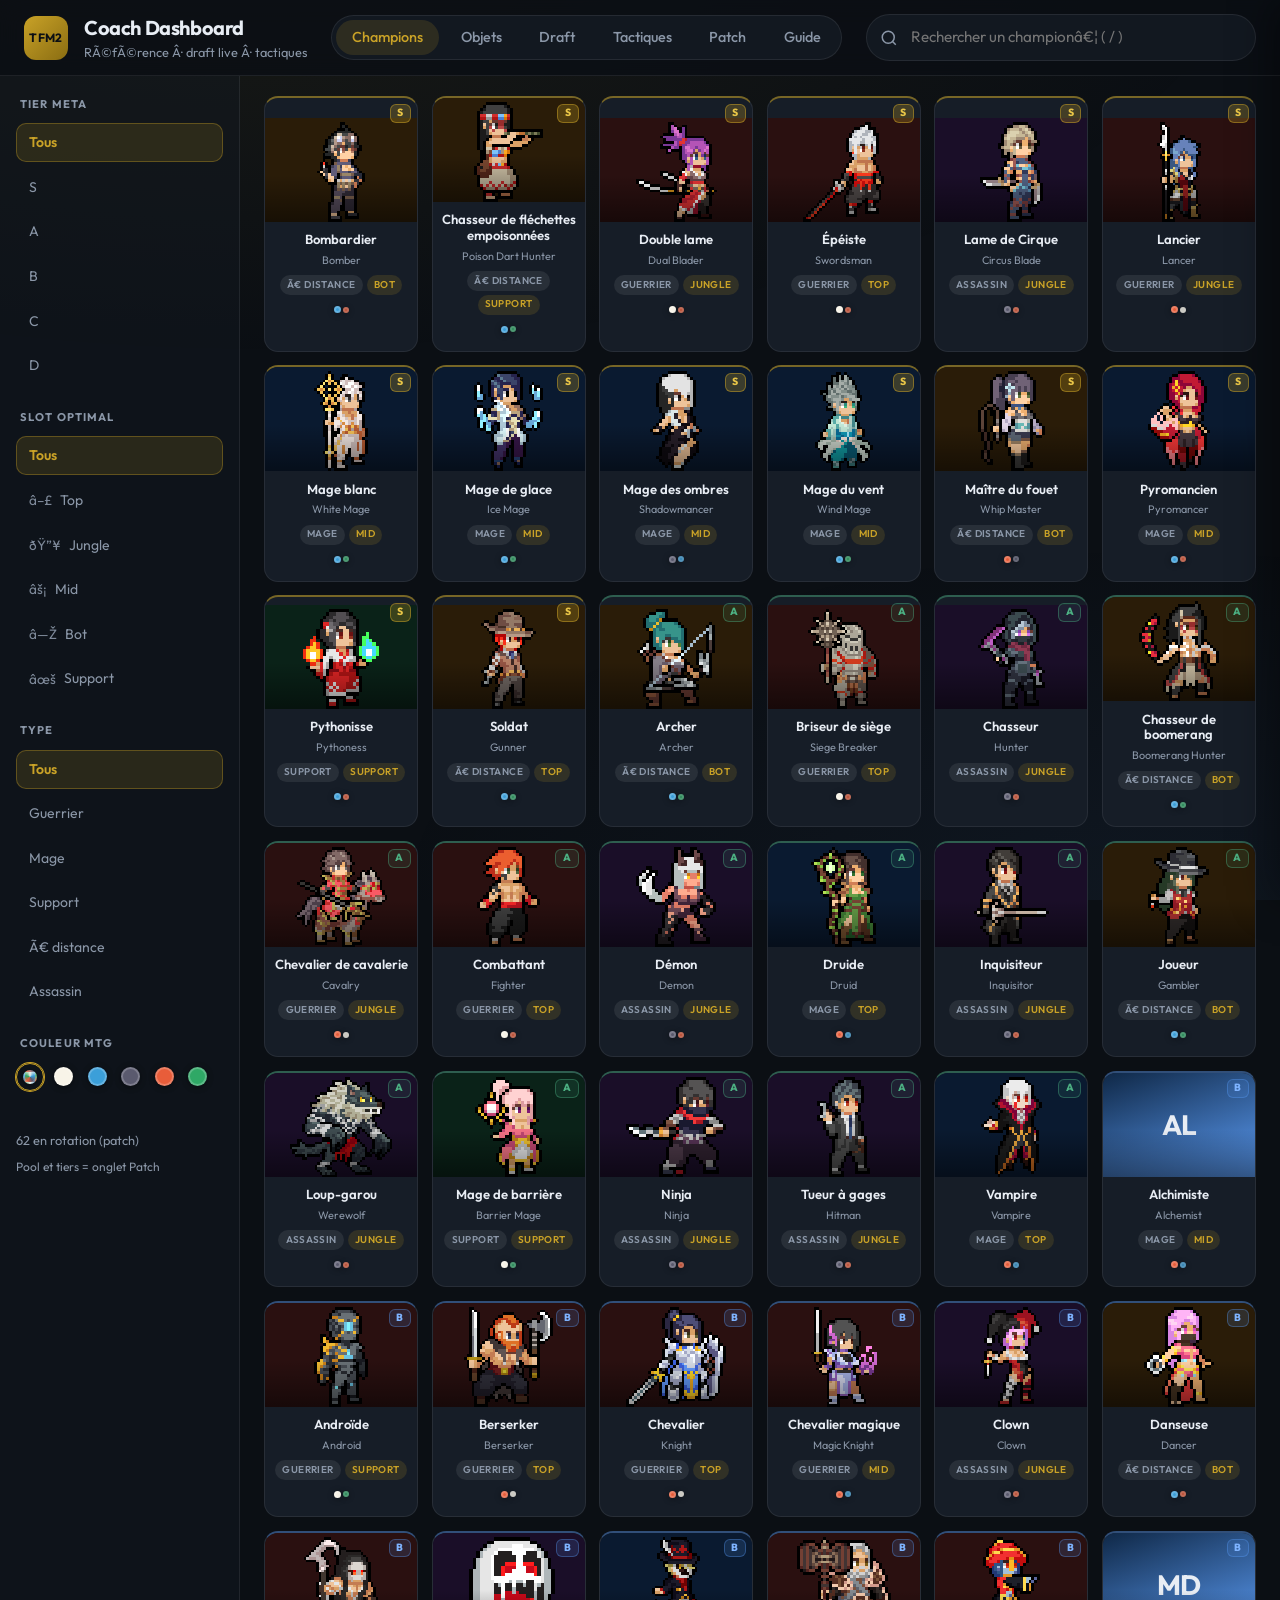
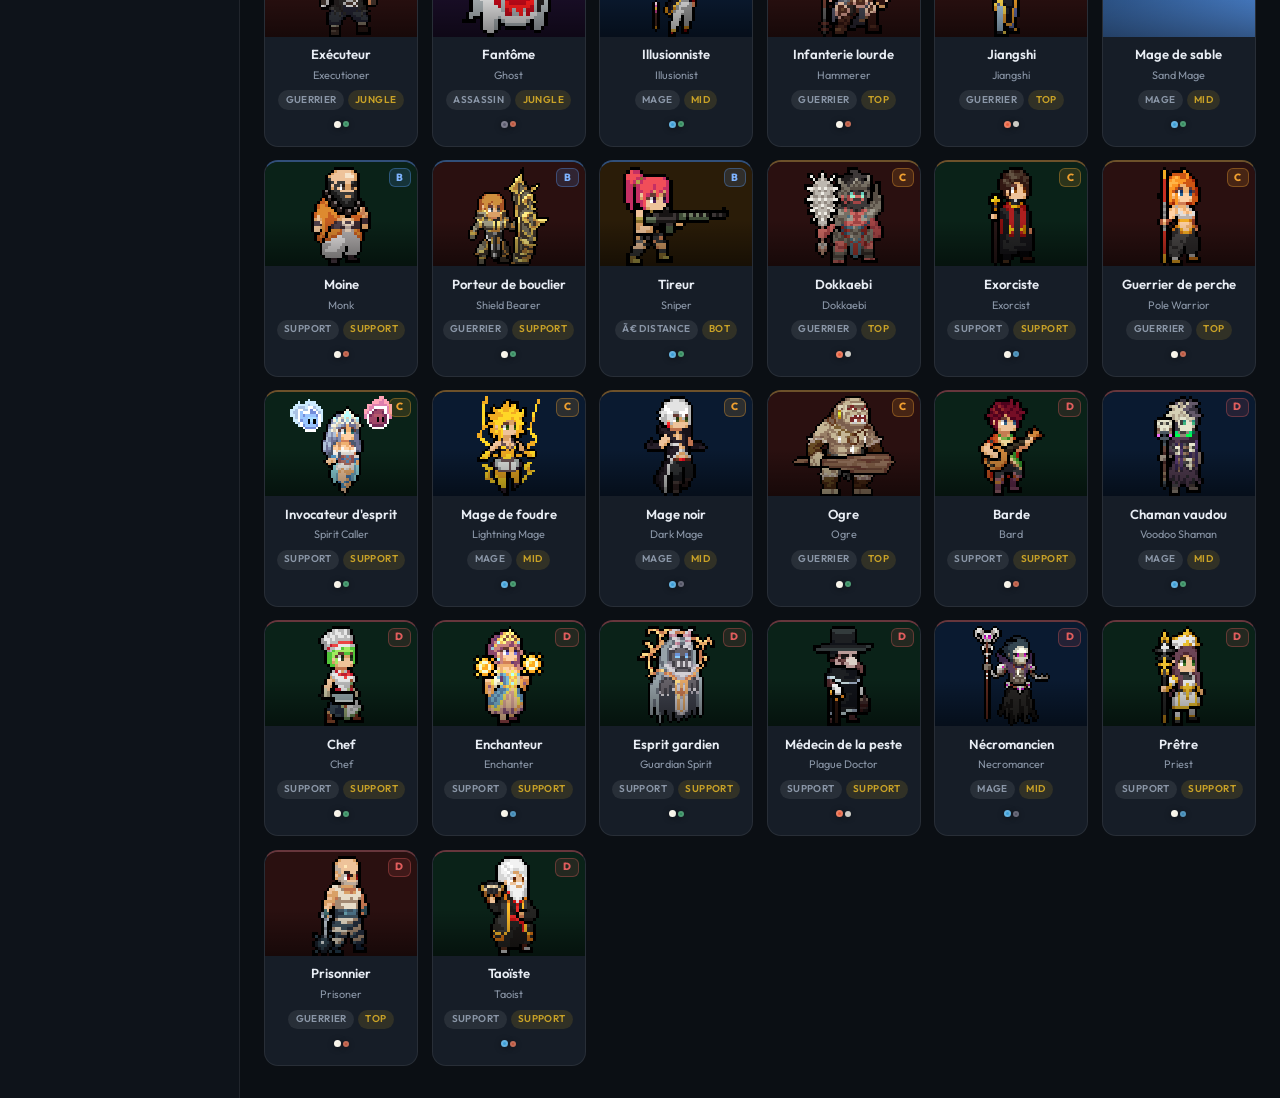
==== commit 89468fad: "Rebuild draft engine + UI (grounded model); add Alchimiste & Mage de sable Draft engine rewritten fr" ====
--- a/public/index.html
+++ b/public/index.html
@@ -279,12 +279,13 @@
   <script src="ability-core.js?v=1"></script>
   <script src="beatdown-core.js?v=4"></script>
   <script src="adaptive-engine.js?v=1"></script>
-  <script src="draft-core.js?v=3"></script>
+  <script src="draft-data.js?v=1"></script>
+  <script src="draft-model.js?v=1"></script>
   <script src="champion-pool-ui.js?v=2"></script>
-  <script src="draft-engine.js?v=37"></script>
+  <script src="draft-engine.js?v=38"></script>
   <script src="item-guide.js?v=2"></script>
-  <script src="tfm2-tactics-engine.js?v=1"></script>
-  <script src="app.js?v=3"></script>
+  <script src="tfm2-tactics-engine.js?v=2"></script>
+  <script src="app.js?v=4"></script>
   <script src="draft-ui.js?v=9"></script>
 </body>
 </html>
--- a/public/styles.css
+++ b/public/styles.css
@@ -2041,93 +2041,6 @@
   display: block;
 }
 
-.draft-insight-panel {
-  margin-bottom: 0.65rem;
-  padding: 0.55rem 0.65rem;
-  border: 1px solid rgba(110, 231, 183, 0.22);
-  border-radius: 10px;
-  background: linear-gradient(135deg, rgba(110, 231, 183, 0.06), rgba(255, 255, 255, 0.02));
-}
-
-.draft-insight-top {
-  display: flex;
-  align-items: center;
-  gap: 0.5rem;
-  margin-bottom: 0.45rem;
-}
-
-.draft-phase-badge {
-  font-size: 0.62rem;
-  font-weight: 800;
-  text-transform: uppercase;
-  letter-spacing: 0.1em;
-  padding: 0.18rem 0.45rem;
-  border-radius: 999px;
-  border: 1px solid var(--border);
-  background: var(--bg-elevated);
-  color: var(--accent);
-}
-
-.draft-phase-badge--ban { color: #f0a060; border-color: rgba(240, 160, 96, 0.35); }
-.draft-phase-badge--opening { color: #6ee7b7; }
-.draft-phase-badge--core { color: #7dd3fc; }
-.draft-phase-badge--closing { color: #c4b5fd; }
-
-.draft-plan-grid {
-  display: grid;
-  grid-template-columns: 1fr 1fr;
-  gap: 0.45rem;
-}
-
-.draft-plan-card {
-  padding: 0.4rem 0.5rem;
-  border-radius: 8px;
-  border: 1px solid var(--border);
-  background: rgba(0, 0, 0, 0.15);
-  display: grid;
-  gap: 0.2rem;
-}
-
-.draft-plan-card-label {
-  font-size: 0.58rem;
-  font-weight: 700;
-  text-transform: uppercase;
-  letter-spacing: 0.08em;
-  color: var(--text-muted);
-}
-
-.draft-plan-card-name {
-  font-size: 0.78rem;
-  font-weight: 700;
-}
-
-.draft-win-bar {
-  height: 6px;
-  border-radius: 999px;
-  background: rgba(255, 255, 255, 0.08);
-  overflow: hidden;
-}
-
-.draft-win-bar-fill {
-  height: 100%;
-  border-radius: inherit;
-  background: linear-gradient(90deg, #34d399, #6ee7b7);
-  transition: width 0.25s ease;
-}
-
-.draft-win-bar--enemy .draft-win-bar-fill {
-  background: linear-gradient(90deg, #f87171, #fb923c);
-}
-
-.draft-plan-card-pct {
-  font-size: 0.68rem;
-  color: var(--text-muted);
-}
-
-.draft-plan-gaps {
-  font-size: 0.65rem;
-}
-
 .draft-suggest-row {
   display: flex;
   gap: 0.35rem;
@@ -2135,11 +2048,6 @@
   padding-bottom: 0.35rem;
   margin-bottom: 0.5rem;
   scrollbar-width: thin;
-}
-
-.draft-suggest-row--rich {
-  align-items: stretch;
-  gap: 0.5rem;
 }
 
 .draft-suggest-chip {
@@ -2158,91 +2066,6 @@
   font-weight: 600;
   cursor: pointer;
   transition: border-color 0.12s, background 0.12s;
-}
-
-.draft-suggest-chip--rich {
-  flex-direction: column;
-  align-items: stretch;
-  min-width: 11.5rem;
-  max-width: 14rem;
-  padding: 0.45rem 0.5rem;
-  border-radius: 10px;
-  gap: 0.35rem;
-}
-
-.draft-suggest-chip-head {
-  display: flex;
-  flex-wrap: wrap;
-  align-items: center;
-  gap: 0.3rem;
-}
-
-.draft-suggest-score {
-  margin-left: auto;
-  font-size: 0.68rem;
-  font-weight: 800;
-  color: var(--accent);
-}
-
-.draft-deny-badge {
-  font-size: 0.58rem;
-  font-weight: 700;
-  text-transform: uppercase;
-  letter-spacing: 0.06em;
-  padding: 0.12rem 0.35rem;
-  border-radius: 4px;
-  border: 1px solid var(--border);
-}
-
-.draft-deny-badge--synergy-break { color: #f472b6; border-color: rgba(244, 114, 182, 0.35); }
-.draft-deny-badge--target-ban { color: #fb923c; border-color: rgba(251, 146, 60, 0.35); }
-.draft-deny-badge--flex-ban { color: #a78bfa; border-color: rgba(167, 139, 250, 0.35); }
-
-.draft-reason-tags {
-  display: flex;
-  flex-direction: column;
-  gap: 0.2rem;
-}
-
-.draft-reason-tag {
-  font-size: 0.62rem;
-  line-height: 1.35;
-  padding: 0.15rem 0.35rem;
-  border-radius: 4px;
-  background: rgba(255, 255, 255, 0.04);
-  border-left: 2px solid var(--border);
-  white-space: nowrap;
-  overflow: hidden;
-  text-overflow: ellipsis;
-}
-
-.draft-reason-tag--plan { border-left-color: #6ee7b7; }
-.draft-reason-tag--synergy { border-left-color: #7dd3fc; }
-.draft-reason-tag--counter { border-left-color: #fb923c; }
-.draft-reason-tag--blind { border-left-color: #f87171; }
-.draft-reason-tag--tier { border-left-color: #c4b5fd; }
-
-.draft-score-breakdown {
-  font-size: 0.6rem;
-  color: var(--text-muted);
-}
-
-.draft-score-breakdown summary {
-  cursor: pointer;
-  user-select: none;
-}
-
-.draft-score-layers {
-  list-style: none;
-  margin: 0.25rem 0 0;
-  padding: 0;
-}
-
-.draft-score-layers li {
-  display: flex;
-  justify-content: space-between;
-  gap: 0.5rem;
-  padding: 0.1rem 0;
 }
 
 .draft-suggest-chip:hover {
@@ -3425,3 +3248,105 @@
     min-width: 14rem;
   }
 }
+
+/* ============================================================
+   Draft — refonte v1 (moteur reconstruit, conseils expliqués)
+   ============================================================ */
+
+/* Barre de session */
+.draft-session-bar { display: flex; flex-direction: column; gap: 0.5rem; padding: 0.5rem 0.25rem; }
+.draft-session-tabs { display: flex; flex-wrap: wrap; gap: 0.4rem; align-items: center; }
+.draft-session-tab {
+  padding: 0.35rem 0.75rem; border-radius: var(--radius); border: 1px solid var(--border);
+  background: var(--bg-card); color: var(--text-muted); font-weight: 600; cursor: pointer; font-size: 0.85rem;
+}
+.draft-session-tab.is-active { background: var(--accent); color: #fff; border-color: var(--accent); }
+.draft-session-add { padding: 0.35rem 0.7rem; border-radius: var(--radius); border: 1px dashed var(--border); background: transparent; color: var(--text-muted); cursor: pointer; font-size: 0.85rem; }
+.draft-rename-input { padding: 0.35rem 0.6rem; border-radius: var(--radius); border: 1px solid var(--accent); background: var(--bg); color: var(--text); font-size: 0.85rem; }
+
+.draft-session-controls { display: flex; flex-wrap: wrap; gap: 0.4rem; align-items: center; }
+.draft-ctl-group { display: inline-flex; align-items: center; gap: 0.25rem; padding: 0.15rem 0.4rem; border-radius: var(--radius); background: var(--bg-card); }
+.draft-ctl-label { font-size: 0.7rem; color: var(--text-muted); text-transform: uppercase; letter-spacing: 0.03em; margin-right: 0.15rem; }
+.draft-ctl-spacer { flex: 1 1 auto; }
+.draft-chip {
+  padding: 0.3rem 0.6rem; border-radius: var(--radius); border: 1px solid var(--border);
+  background: var(--bg-card); color: var(--text); cursor: pointer; font-size: 0.8rem; font-weight: 600;
+}
+.draft-chip:hover { border-color: var(--accent); }
+.draft-chip.is-active { background: var(--accent); color: #fff; border-color: var(--accent); }
+.draft-chip:disabled { opacity: 0.4; cursor: not-allowed; }
+.draft-chip--danger.is-armed { background: var(--danger); color: #fff; border-color: var(--danger); }
+
+/* Bandeau de tour */
+.draft-turn-banner {
+  padding: 0.6rem 0.9rem; border-radius: var(--radius); font-weight: 600; margin-bottom: 0.75rem;
+  border: 1px solid var(--border); background: var(--bg-card); font-size: 0.95rem;
+}
+.draft-turn-banner.is-ours { border-left: 4px solid var(--success); background: var(--success-soft); }
+.draft-turn-banner.is-enemy { border-left: 4px solid var(--danger); background: var(--danger-soft); }
+.draft-turn-banner.is-complete { border-left: 4px solid var(--accent); }
+.draft-turn-step { color: var(--text-muted); font-weight: 500; font-size: 0.85rem; }
+
+/* Plateau */
+.draft-teams { display: grid; grid-template-columns: 1fr auto 1fr; gap: 0.75rem; align-items: start; }
+.draft-col-head { font-weight: 700; margin-bottom: 0.4rem; font-size: 0.9rem; }
+.draft-col-head em { color: var(--accent); font-style: normal; }
+.draft-bans-row { display: flex; gap: 0.3rem; margin-bottom: 0.5rem; flex-wrap: wrap; }
+.draft-ban-cell {
+  flex: 1 1 auto; min-width: 4.5rem; padding: 0.3rem 0.4rem; border-radius: var(--radius);
+  border: 1px solid var(--border); background: var(--bg); color: var(--text-muted); cursor: pointer; font-size: 0.72rem;
+}
+.draft-ban-cell.is-filled { color: var(--danger); border-color: rgba(220,80,80,0.4); }
+.draft-ban-cell.draft-cell-focused { outline: 2px solid var(--accent); }
+.draft-slots { display: flex; flex-direction: column; gap: 0.4rem; }
+.draft-cell.draft-pick-cell {
+  display: flex; flex-direction: column; gap: 0.25rem; text-align: left; width: 100%;
+  padding: 0.5rem 0.6rem; border-radius: var(--radius); border: 1px solid var(--border);
+  background: var(--bg-card); color: var(--text); cursor: pointer; min-height: 3rem;
+}
+.draft-cell.draft-pick-cell.is-filled { background: var(--bg-elevated); }
+.draft-cell.draft-cell-focused { outline: 2px solid var(--accent); border-color: var(--accent); }
+.draft-cell.draft-pick-swappable { cursor: grab; border-style: dashed; }
+.draft-slot-label { font-size: 0.72rem; color: var(--text-muted); display: flex; align-items: center; gap: 0.35rem; text-transform: uppercase; letter-spacing: 0.02em; }
+.draft-pick-order { margin-left: auto; background: var(--accent-soft); color: var(--accent); border-radius: 999px; padding: 0 0.4rem; font-size: 0.68rem; }
+.draft-cell-champ { display: flex; align-items: center; gap: 0.4rem; font-weight: 600; }
+.draft-cell-name { flex: 1 1 auto; }
+.draft-cell-tier { font-size: 0.68rem; padding: 0.05rem 0.35rem; border-radius: 4px; }
+.draft-cell-plus { color: var(--text-muted); font-size: 1.1rem; }
+
+.draft-center-vs { display: flex; flex-direction: column; align-items: center; gap: 0.5rem; font-weight: 800; color: var(--text-muted); padding-top: 1.5rem; }
+.draft-winstrip { display: flex; flex-direction: column; align-items: center; padding: 0.4rem 0.5rem; border-radius: var(--radius); background: var(--bg-card); border: 1px solid var(--border); }
+.draft-winstrip-pct { font-size: 1.25rem; font-weight: 800; color: var(--text); }
+.draft-winstrip-verdict { font-size: 0.72rem; color: var(--text-muted); }
+.draft-winstrip-note { font-size: 0.6rem; color: var(--text-muted); opacity: 0.7; text-transform: uppercase; }
+
+/* Panneau conseils */
+.draft-coach-panel { border: 1px solid var(--border); border-radius: var(--radius); background: var(--bg-card); padding: 0.6rem; margin-bottom: 0.75rem; }
+.draft-coach-title { font-weight: 700; margin-bottom: 0.5rem; display: flex; flex-wrap: wrap; gap: 0.5rem; align-items: baseline; }
+.draft-coach-hint { font-weight: 500; font-size: 0.78rem; color: var(--text-muted); }
+.draft-rec-list { display: flex; flex-direction: column; gap: 0.35rem; }
+.draft-rec-row { display: flex; gap: 0.5rem; align-items: flex-start; text-align: left; width: 100%; padding: 0.5rem; border-radius: var(--radius); border: 1px solid var(--border); background: var(--bg); color: var(--text); cursor: pointer; }
+.draft-rec-row:hover { border-color: var(--accent); }
+.draft-rec-row.is-top { border-color: var(--success); background: var(--success-soft); }
+.draft-rec-rank { font-weight: 800; color: var(--text-muted); min-width: 1.2rem; }
+.draft-rec-main { flex: 1 1 auto; display: flex; flex-direction: column; gap: 0.3rem; }
+.draft-rec-head { display: flex; align-items: center; gap: 0.5rem; }
+.draft-rec-name { font-weight: 700; }
+.draft-suggest-slot, .draft-rec-head .draft-suggest-slot { font-size: 0.72rem; color: var(--text-muted); }
+.draft-rec-score { margin-left: auto; font-weight: 800; color: var(--accent); font-variant-numeric: tabular-nums; }
+.draft-rec-reasons { display: flex; flex-wrap: wrap; gap: 0.25rem; }
+.draft-reason { font-size: 0.72rem; padding: 0.1rem 0.4rem; border-radius: 4px; background: var(--bg-elevated); color: var(--text-muted); }
+.draft-reason--warn { background: var(--danger-soft); color: var(--danger); }
+.draft-warn-row { display: flex; flex-wrap: wrap; gap: 0.25rem; }
+.draft-warn { font-size: 0.72rem; color: var(--danger); }
+.draft-note { font-size: 0.82rem; color: var(--text-muted); padding: 0.15rem 0; }
+
+/* Pool perso */
+.draft-perso-bar { padding: 0.5rem 0.6rem; border-radius: var(--radius); background: var(--accent-soft); color: var(--text); font-size: 0.82rem; margin-bottom: 0.5rem; display: flex; gap: 0.5rem; align-items: center; flex-wrap: wrap; }
+.draft-pool-perso { margin-left: auto; }
+.draft-pool-perso.is-on { color: #e8c547; }
+
+/* Flash */
+.draft-flash.is-visible { opacity: 1; transform: translateY(0); }
+.draft-flash--error { color: var(--danger); }
+.draft-flash--info { color: var(--text); }
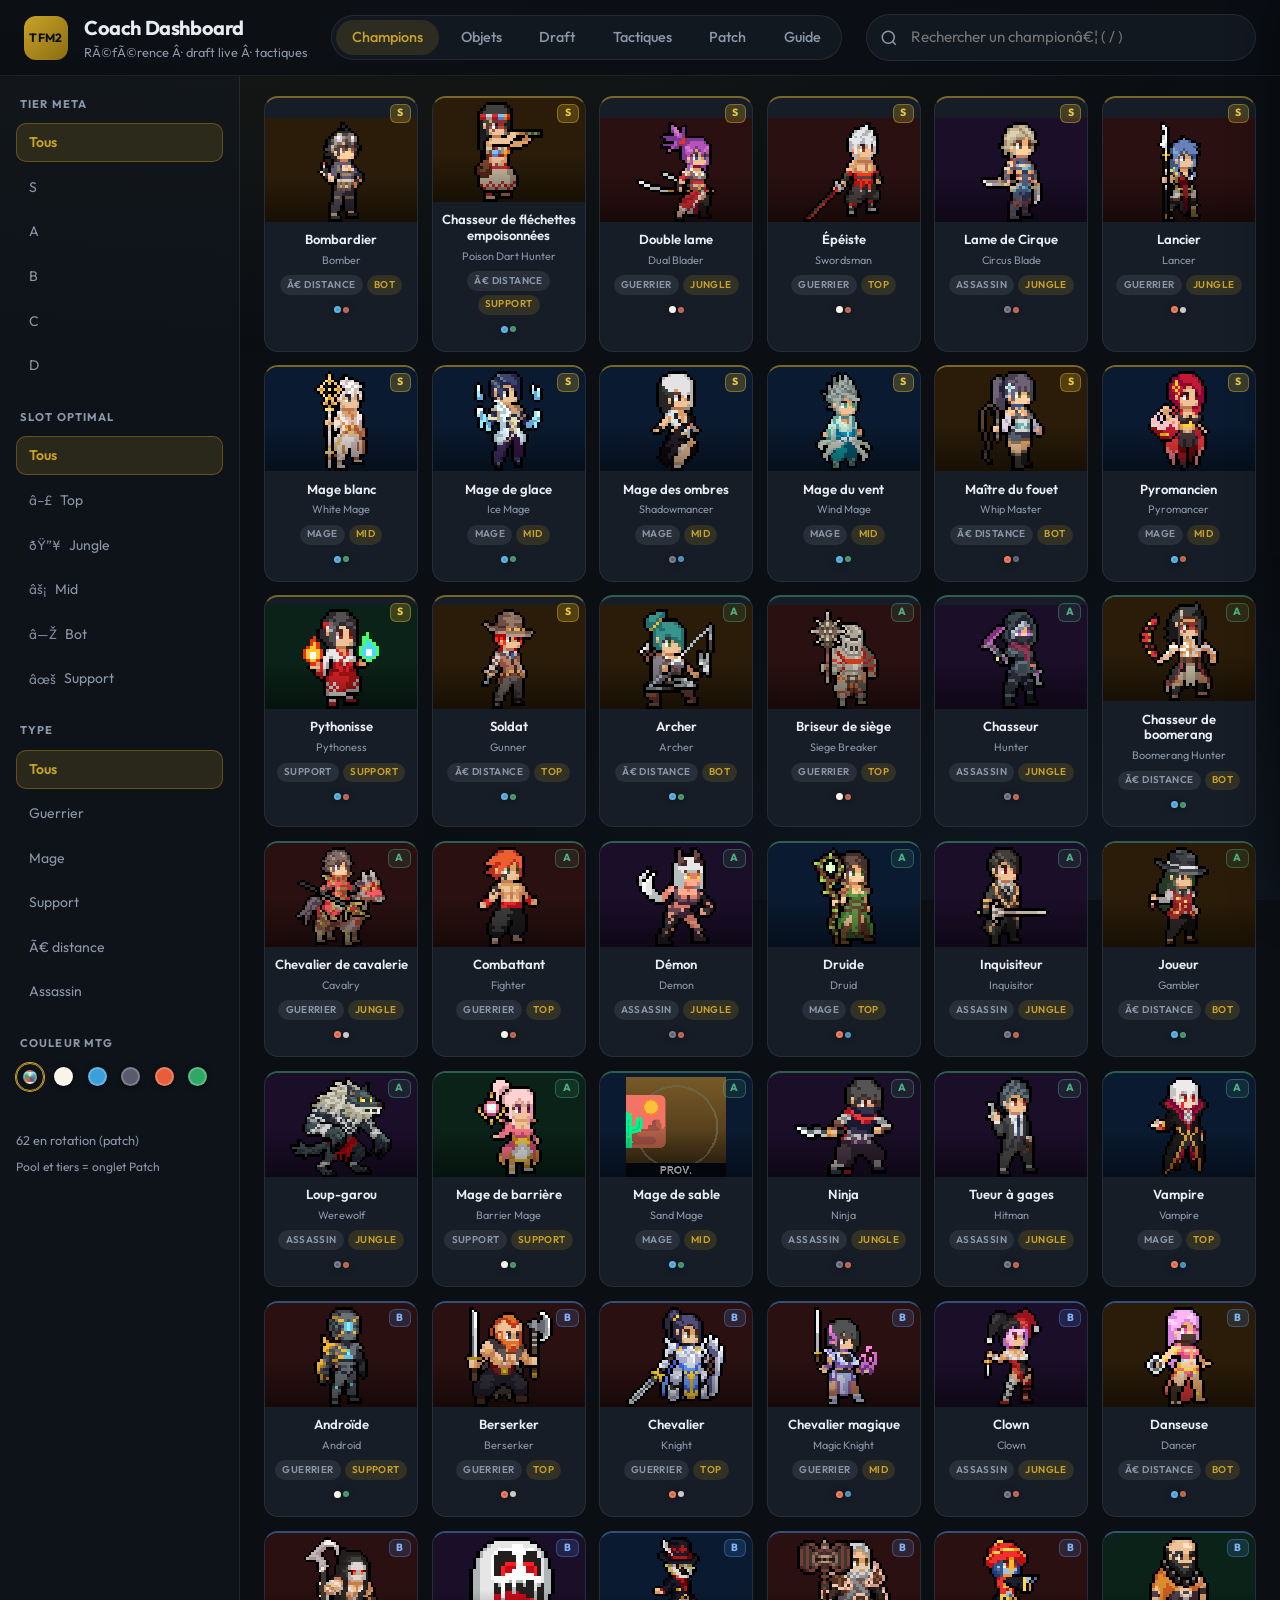
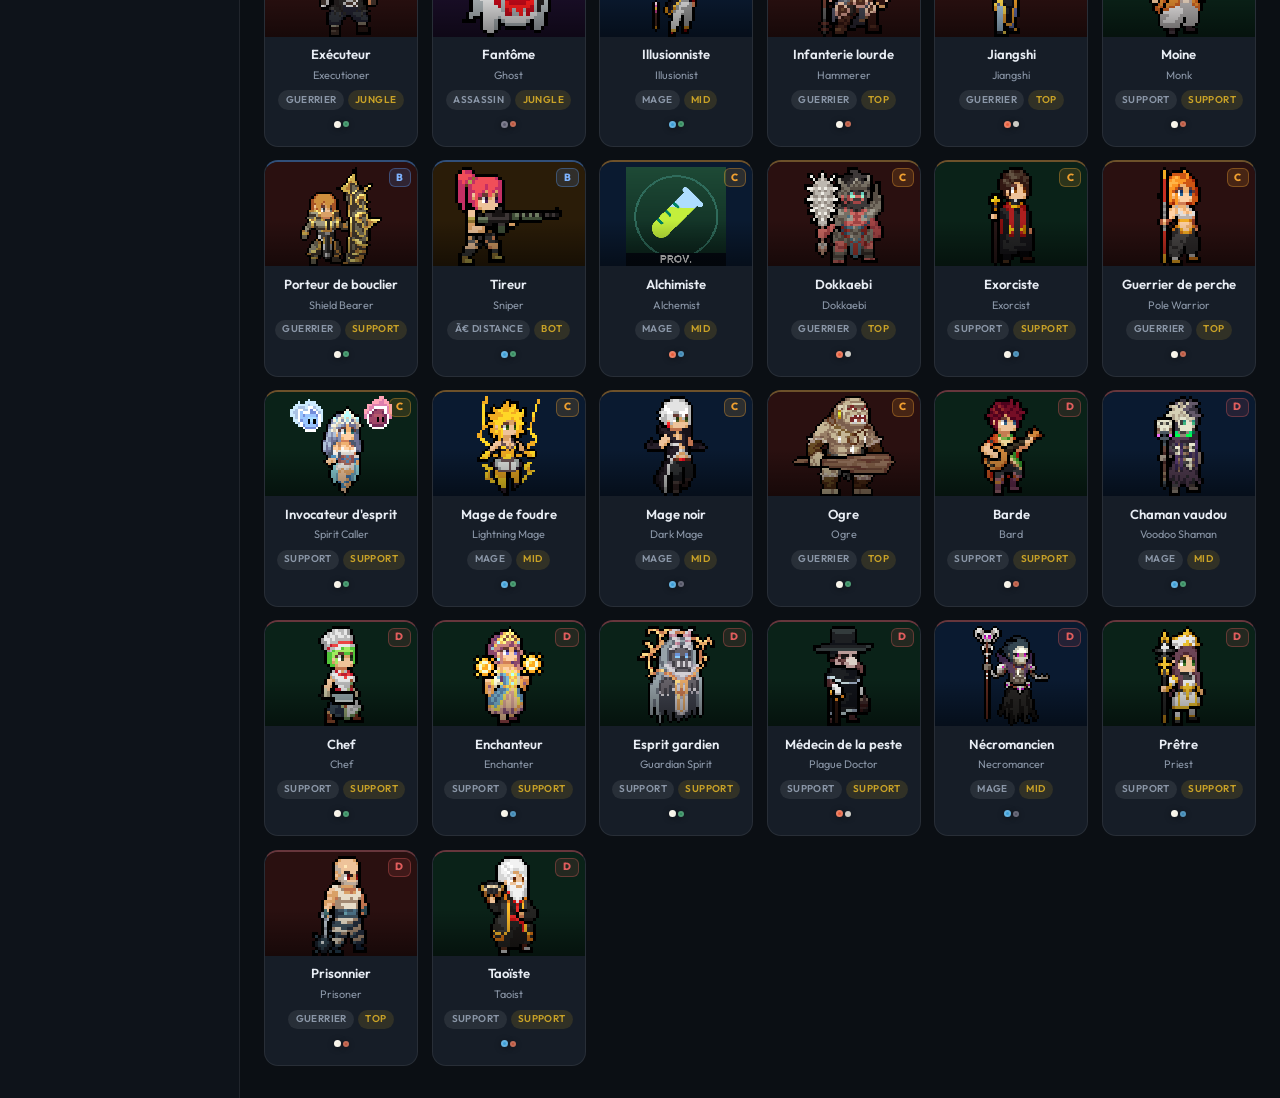
==== commit 46e3c66f: "Draft: dynamic pick suggestions (no forced position order); tier + avatars for new champions - Fix d" ====
--- a/public/index.html
+++ b/public/index.html
@@ -282,10 +282,10 @@
   <script src="draft-data.js?v=1"></script>
   <script src="draft-model.js?v=1"></script>
   <script src="champion-pool-ui.js?v=2"></script>
-  <script src="draft-engine.js?v=38"></script>
+  <script src="draft-engine.js?v=39"></script>
   <script src="item-guide.js?v=2"></script>
   <script src="tfm2-tactics-engine.js?v=2"></script>
   <script src="app.js?v=4"></script>
-  <script src="draft-ui.js?v=9"></script>
+  <script src="draft-ui.js?v=10"></script>
 </body>
 </html>
--- a/public/styles.css
+++ b/public/styles.css
@@ -3350,3 +3350,8 @@
 .draft-flash.is-visible { opacity: 1; transform: translateY(0); }
 .draft-flash--error { color: var(--danger); }
 .draft-flash--info { color: var(--text); }
+
+/* Draft — poste flexible / cible */
+.draft-turn-flex { color: var(--text-muted); font-weight: 500; }
+.draft-clear-slot { border: none; background: var(--danger-soft); color: var(--danger); border-radius: 4px; cursor: pointer; font-size: 0.7rem; padding: 0 0.35rem; margin-left: 0.15rem; }
+.draft-clear-slot:hover { background: var(--danger); color: #fff; }
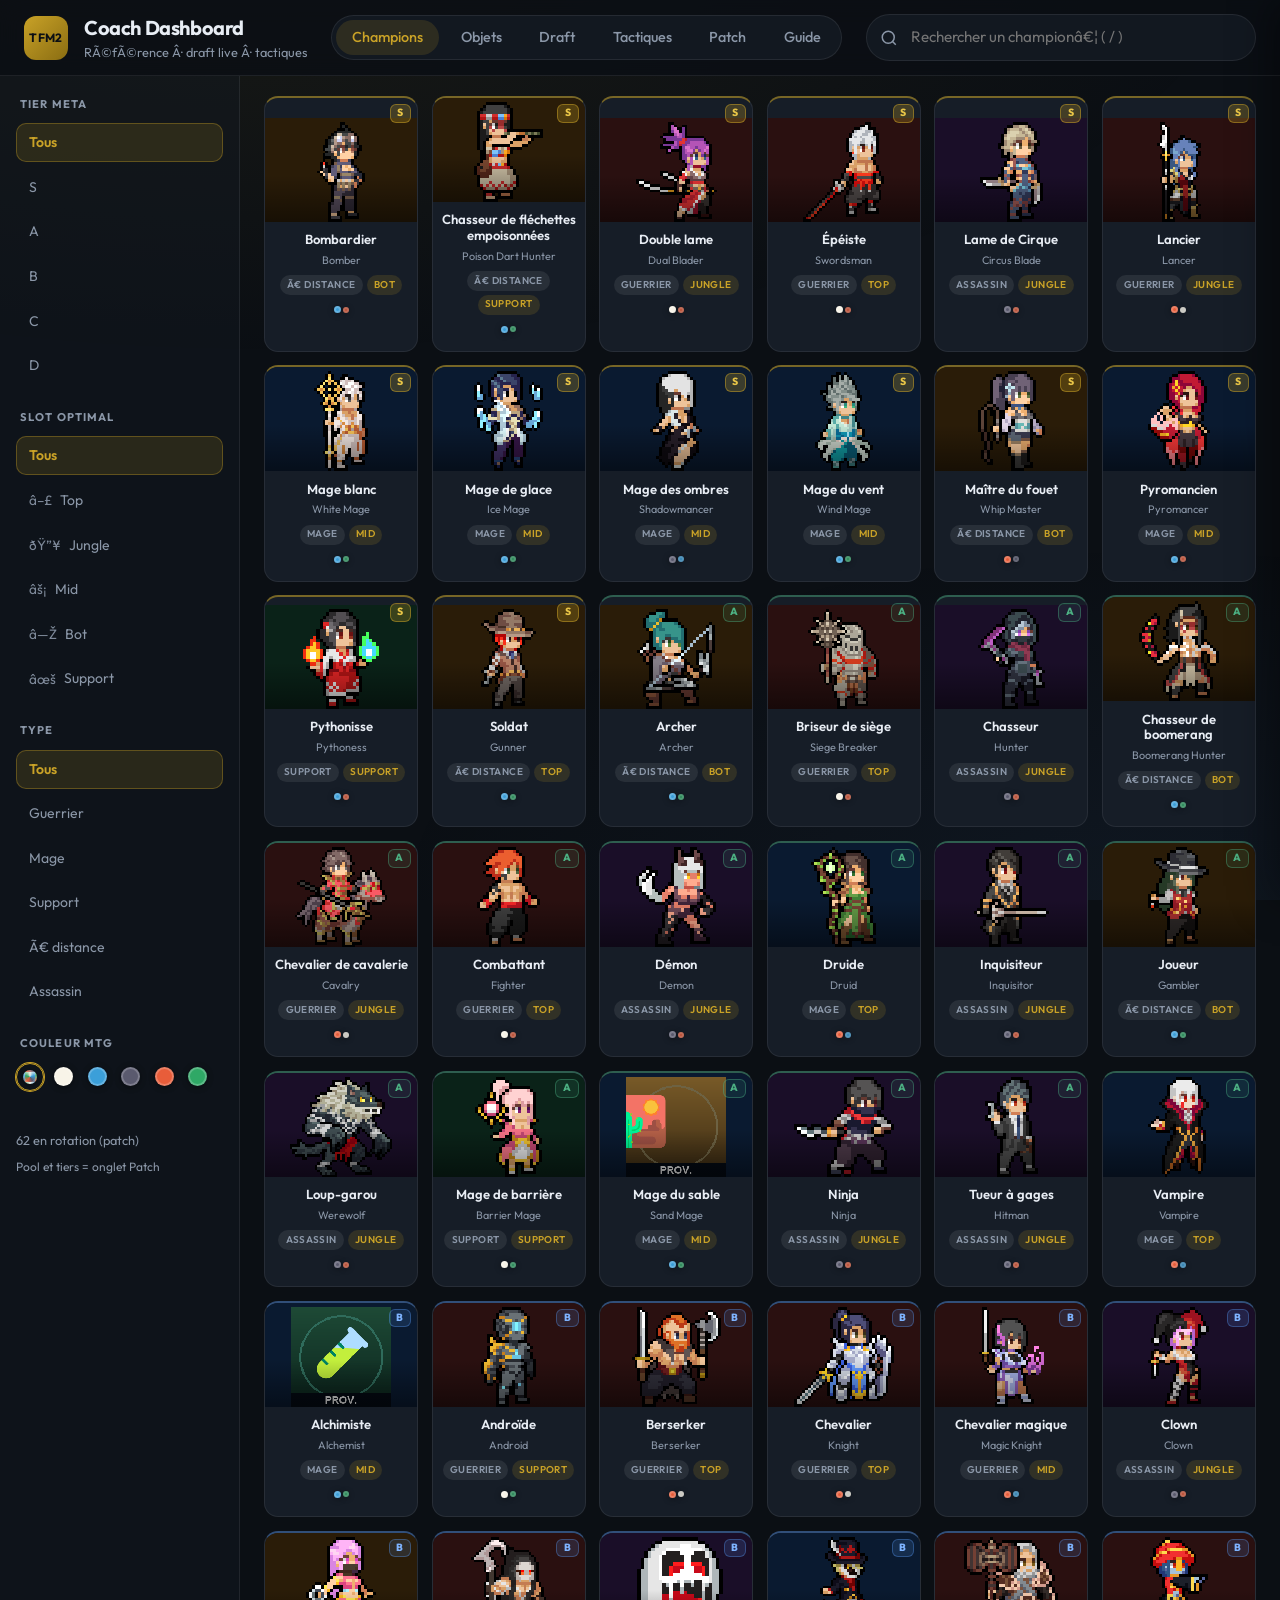
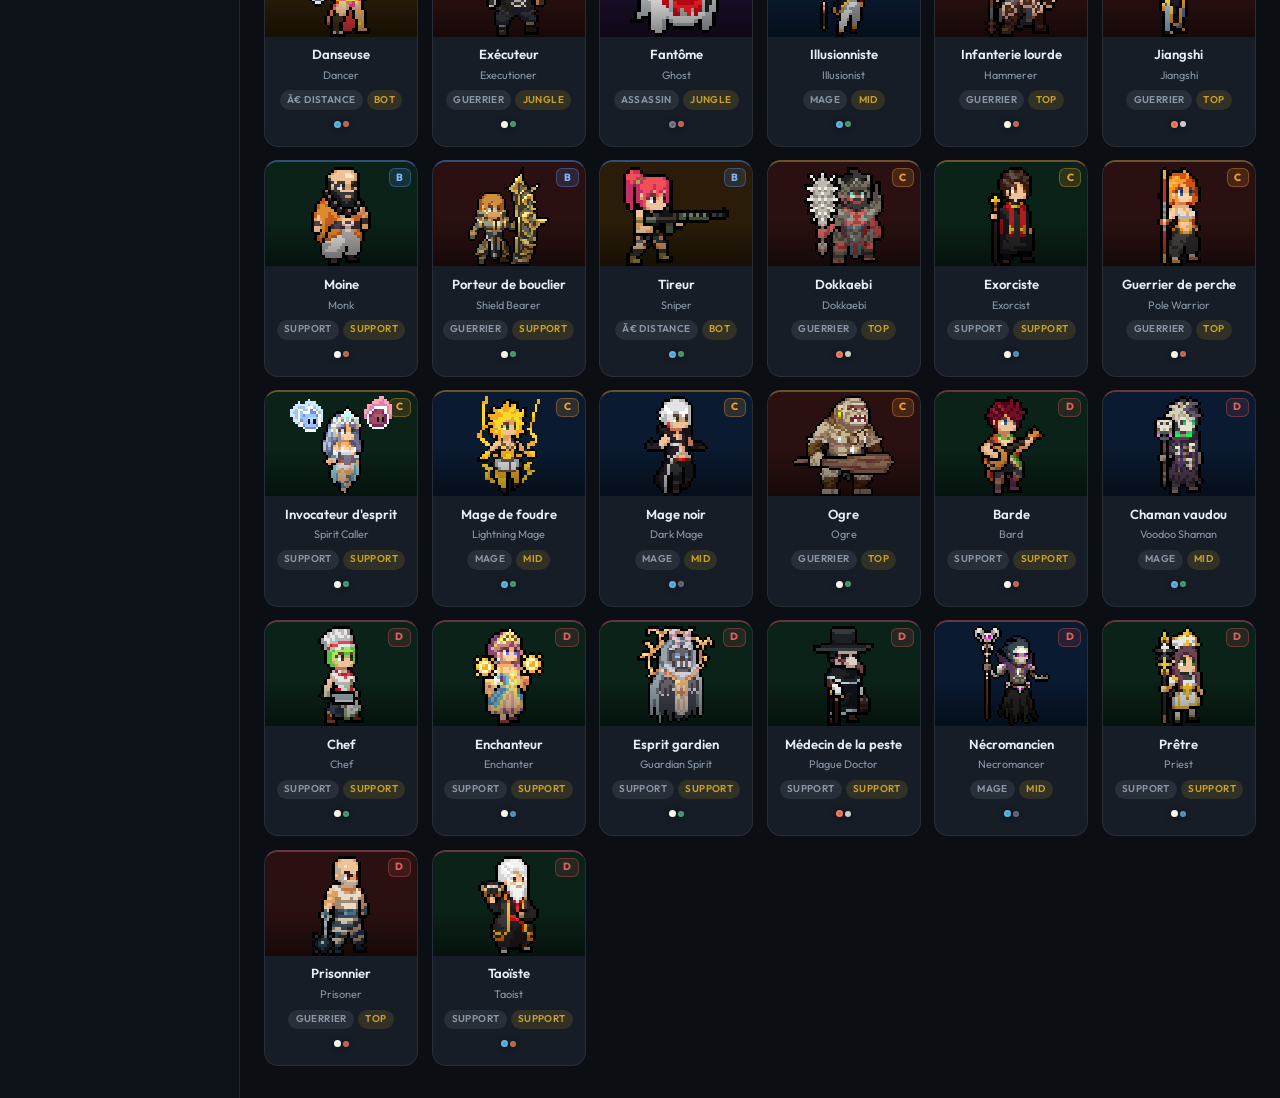
==== commit 3d44b043: "Draft: dynamic per-side position assignment + real in-game data for the two new champions - Dynamic " ====
--- a/public/index.html
+++ b/public/index.html
@@ -280,12 +280,12 @@
   <script src="beatdown-core.js?v=4"></script>
   <script src="adaptive-engine.js?v=1"></script>
   <script src="draft-data.js?v=1"></script>
-  <script src="draft-model.js?v=1"></script>
+  <script src="draft-model.js?v=2"></script>
   <script src="champion-pool-ui.js?v=2"></script>
-  <script src="draft-engine.js?v=39"></script>
+  <script src="draft-engine.js?v=40"></script>
   <script src="item-guide.js?v=2"></script>
   <script src="tfm2-tactics-engine.js?v=2"></script>
   <script src="app.js?v=4"></script>
-  <script src="draft-ui.js?v=10"></script>
+  <script src="draft-ui.js?v=11"></script>
 </body>
 </html>
--- a/public/styles.css
+++ b/public/styles.css
@@ -3355,3 +3355,7 @@
 .draft-turn-flex { color: var(--text-muted); font-weight: 500; }
 .draft-clear-slot { border: none; background: var(--danger-soft); color: var(--danger); border-radius: 4px; cursor: pointer; font-size: 0.7rem; padding: 0 0.35rem; margin-left: 0.15rem; }
 .draft-clear-slot:hover { background: var(--danger); color: #fff; }
+
+/* Draft — poste épinglé (position dynamique) */
+.draft-pick-pinned { border-color: var(--accent); }
+.draft-pin-badge { font-size: 0.7rem; }
